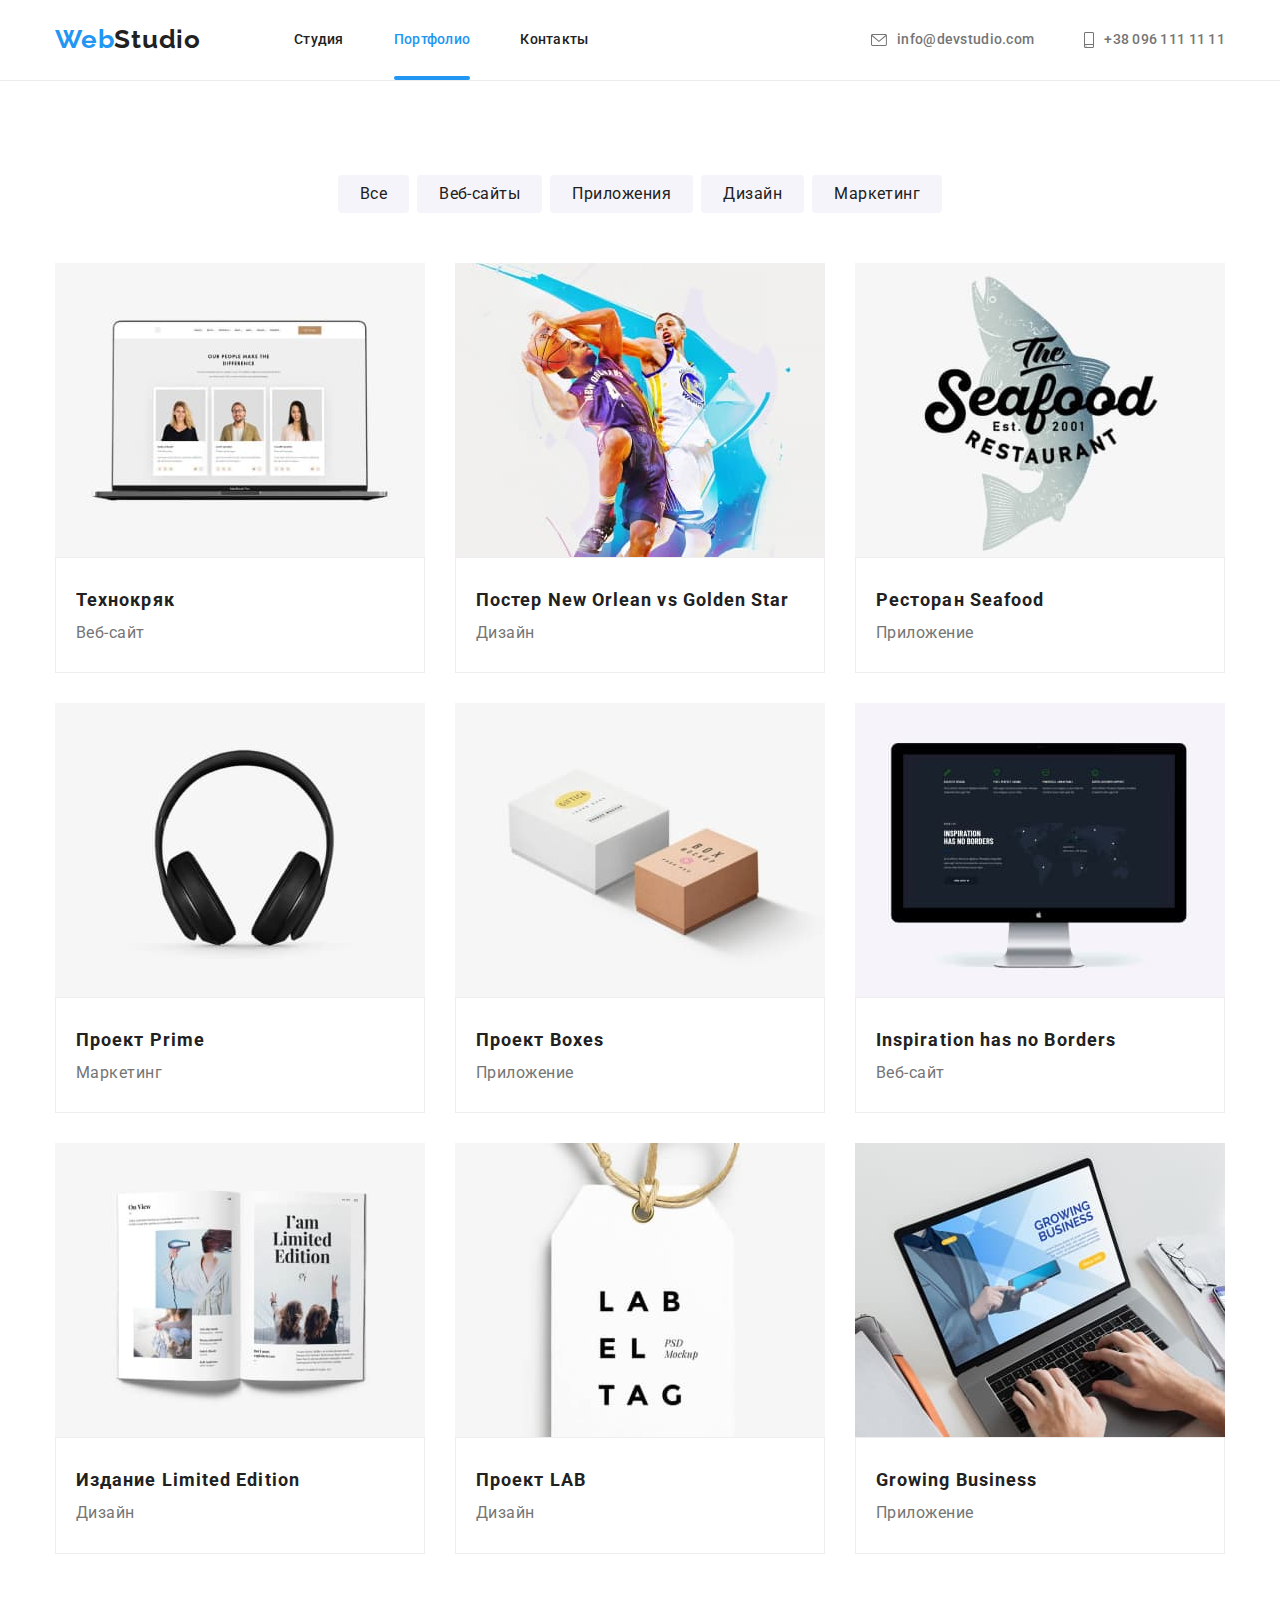
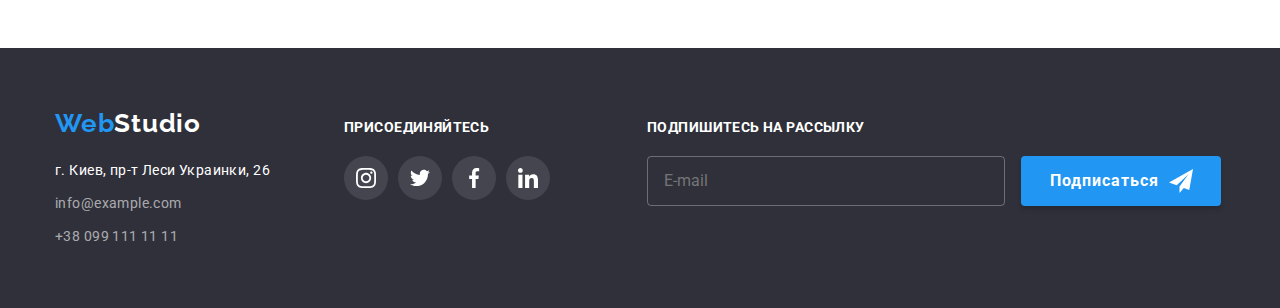
==== portfolio.html @ 9d7ea20a "Added initial files" ====
<!DOCTYPE html>
<html lang="ru">
<head>
    <meta charset="UTF-8">
    <meta name="viewport" content="width=device-width, initial-scale=1.0">
    <title>Portfolio</title>
    <link rel="stylesheet" href="./css/modern-normalize.css">
    <link rel="preconnect" href="https://fonts.gstatic.com">
    <link href="https://fonts.googleapis.com/css2?family=Raleway:wght@700&family=Roboto:wght@400;500;700;900&display=swap"
        rel="stylesheet">
    <link rel="stylesheet" href="./css/style.css">
</head>
<body>
    <header class="main-header">
        <div class="header">
            <nav class="site-nav">
                <a href="./index.html" class="logo"><span class="logo-initial">Web</span>Studio</a>
                <ul class="site-nav list">
                    <li class="item"><a href="./index.html" class="link">Студия</a></li>
                    <li class="item"><a href="#" class="link current">Портфолио</a></li>
                    <li class="item"><a href="#" class="link">Контакты</a></li>
                </ul>
            </nav>
            <ul class="mail-tel">
                <li class="item">
                    <a href="mailto:info@devstudio.com" class="link">
                        <svg class="icon-envelop">
                            <use href="./images/webstudio-icon.svg#icon-envelope">
                            </use>
                        </svg>info@devstudio.com</a>
                </li>
                <li class="item">
                    <a href="tel:+380961111111" class="link">
                        <svg class="icon-smartphone">
                            <use href="./images/webstudio-icon.svg#icon-smartphone">
                            </use>
                        </svg>+38 096 111 11 11</a>
                </li>
            </ul>
        </div>
    </header>

    <main>
        <section class="example">
            <div class="container">
                <h1 class="visually-hidden">Наши работы</h1>
                <ul class="main-filter">
                    <li class="item"><button type="button" class="filter">Все</button></li>
                    <li class="item"><button type="button" class="filter">Веб-сайты</button></li>
                    <li class="item"><button type="button" class="filter">Приложения</button></li>
                    <li class="item"><button type="button" class="filter">Дизайн</button></li>
                    <li class="item"><button type="button" class="filter">Маркетинг</button></li>
                </ul>
                <ul class="example-card">
                    <li class="item">
                        <a href="#" class="card-link">
                            <div class="card-thumb">
                                <img src="./images/technocryak.jpg" 
                                alt="" width="370" height="294">
                                <p class="card-text">Технокряк это современная площадка распространения коронавируса. 
                                    Компании используют эту платформу для цифрового
                                    шпионажа и атак на защищённые сервера конкурентов.
                                </p>
                            </div>
                            <div class="exposition">
                                <h2 class="example-item">Технокряк</h2>
                                 <p class="example-descript">Веб-сайт</p>
                            </div>
                        </a>
                    </li>
                    <li class="item">
                        <a href="#" class="card-link">
                            <div class="card-thumb">
                                <img src="./images/poster.jpg"
                                alt="Постер New Orlean vs Golden Star" width="370" height="294">
                                <p class="card-text">Технокряк это современная площадка распространения коронавируса.
                                    Компании используют эту платформу для цифрового
                                    шпионажа и атак на защищённые сервера конкурентов.
                                </p>
                            </div>
                            <div class="exposition">
                                <h2 class="example-item">Постер New Orlean vs Golden Star</h2>
                                <p class="example-descript">Дизайн</p>
                            </div>
                        </a>
                    </li>
                    <li class="item">
                        <a href="#" class="card-link">
                            <div class="card-thumb">
                                <img src="./images/restaurant.jpg" 
                                alt="Ресторан Seafood" width="370" height="294">
                                <p class="card-text">Технокряк это современная площадка распространения коронавируса.
                                    Компании используют эту платформу для цифрового
                                    шпионажа и атак на защищённые сервера конкурентов.
                                </p>
                            </div>
                            <div class="exposition">
                                <h2 class="example-item">Ресторан Seafood</h2>
                                <p class="example-descript">Приложение</p>
                            </div>
                        </a>
                    </li>
                    <li class="item">
                        <a href="#" class="card-link">
                            <div class="card-thumb">
                                <img src="./images/prime.jpg" 
                                alt="Проект Prime" width="370" height="294">
                                <p class="card-text">Технокряк это современная площадка распространения коронавируса.
                                    Компании используют эту платформу для цифрового
                                    шпионажа и атак на защищённые сервера конкурентов.
                                </p>
                            </div>
                            <div class="exposition">
                                <h2 class="example-item">Проект Prime</h2>
                                <p class="example-descript">Маркетинг</p>
                            </div>
                        </a>
                    </li>
                    <li class="item">
                        <a href="#" class="card-link">
                            <div class="card-thumb">
                                <img src="./images/boxes.jpg" 
                                alt="Проект Boxes" width="370" height="294">
                                <p class="card-text">Технокряк это современная площадка распространения коронавируса.
                                    Компании используют эту платформу для цифрового
                                    шпионажа и атак на защищённые сервера конкурентов.
                                </p>
                            </div>
                            <div class="exposition">
                                <h2 class="example-item">Проект Boxes</h2>
                                <p class="example-descript">Приложение</p>
                            </div>
                        </a>
                    </li>
                    <li class="item">
                        <a href="#" class="card-link">
                            <div class="card-thumb">
                                <img src="./images/inspiration.jpg" 
                                alt="Inspiration has no Borders" width="370" height="294">
                                <p class="card-text">Технокряк это современная площадка распространения коронавируса.
                                    Компании используют эту платформу для цифрового
                                    шпионажа и атак на защищённые сервера конкурентов.
                                </p>
                            </div>
                            <div class="exposition">
                                <h2 class="example-item">Inspiration has no Borders</h2>
                                <p class="example-descript">Веб-сайт</p>
                            </div>
                        </a>
                    </li>
                    <li class="item">
                        <a href="#" class="card-link">
                            <div class="card-thumb">
                                <img src="./images/edition.jpg" 
                                alt="Издание Limited Edition" width="370" height="294">
                                <p class="card-text">Технокряк это современная площадка распространения коронавируса.
                                    Компании используют эту платформу для цифрового
                                    шпионажа и атак на защищённые сервера конкурентов.
                                </p>
                            </div>
                            <div class="exposition">
                                <h2 class="example-item">Издание Limited Edition</h2>
                                <p class="example-descript">Дизайн</p>
                            </div>
                        </a>
                    </li>
                    <li class="item">
                        <a href="#" class="card-link">
                            <div class="card-thumb">
                                <img src="./images/lab.jpg" 
                                alt="Проект LAB" width="370" height="294">
                                <p class="card-text">Технокряк это современная площадка распространения коронавируса.
                                    Компании используют эту платформу для цифрового
                                    шпионажа и атак на защищённые сервера конкурентов.
                                </p>
                            </div>
                            <div class="exposition">
                                <h2 class="example-item">Проект LAB</h2>
                                <p class="example-descript">Дизайн</p>
                            </div>
                        </a>
                    </li>
                    <li class="item">
                        <a href="#" class="card-link">
                            <div class="card-thumb">
                                <img src="./images/growingbusiness.jpg" 
                                alt="Growing Business" width="370" height="294">
                                <p class="card-text">Технокряк это современная площадка распространения коронавируса.
                                    Компании используют эту платформу для цифрового
                                    шпионажа и атак на защищённые сервера конкурентов.
                                </p>
                            </div>
                            <div class="exposition">
                                <h2 class="example-item">Growing Business</h2>
                                <p class="example-descript">Приложение</p>
                            </div>
                        </a>
                    </li>
                </ul>
            </div>
        </section>

    </main>
    <footer class="contac">
        <div class="container">
            <div class="left">
                <a href="#" class="logo-ft"><span class="logo-initial">Web</span><span class="logo-second">Studio</span></a>
                <address class="address">
                    <a href="#" class="address contac-addres">г. Киев, пр-т Леси Украинки, 26</a>
                    <a href="mailto:info@example.com" class="address contac-info">info@example.com</a>
                    <a href="tel:+380991111111" class="address contac-info">+38 099 111 11 11</a>
                </address>
            </div>
            <div class="footer-link">
                <h3 class="footer-invite">Присоединяйтесь</h3>
                <ul class="footer-icon">
                    <li class="item">
                        <a href="" class="footer-item">
                            <svg class="social-icon">
                                <use href="./images/webstudio-icon.svg#icon-instagram"></use>
                            </svg>
                            <span class="visually-hidden">Instagrm</span>
                        </a>
                    </li>
                    <li class="item">
                        <a href="" class="footer-item">
                            <svg class="social-icon">
                                <use href="./images/webstudio-icon.svg#icon-twitter"></use>
                            </svg>
                            <span class="visually-hidden">Twitter</span>
                        </a>
                    </li>
                    <li class="item">
                        <a href="" class="footer-item">
                            <svg class="social-icon">
                                <use href="./images/webstudio-icon.svg#icon-facebook"></use>
                            </svg>
                            <span class="visually-hidden">Facebook</span>
                        </a>
                    </li>
                    <li class="item">
                        <a href="" class="footer-item">
                            <svg class="social-icon">
                                <use href="./images/webstudio-icon.svg#icon-linkiden"></use>
                            </svg>
                            <span class="visually-hidden">Linkideen</span>
                        </a>
                    </li>
                </ul>
            </div>
            <div class="sing">
                <h3 class="footer-invite">Подпишитесь на рассылку</h3>
                <form class="sing-form">
                    <label for="mail" class="sing-label">
                        <input type="email" name="mail" id="mail" placeholder="E-mail" class="sing-mail">
                    </label>
                    <button type="submit" class="sing-bt">Подписаться
                        <svg width="24" height="24" class="icon-send">
                            <use href="./images/webstudio-icon.svg#icon-send"></use>
                        </svg>
                    </button>
                </form>
            </div>
        </div>
    </footer>

</body>
</html>
---- css/style.css ----
:root {
  --primary-text-color: #212121;
  --text-title-color: #757575;
  --link-hover-color: #2196f3;
  --second-text-color: #ffffff;
  --btn-lb-color: #2196f3;
  --icon-color: #afb1b8;
}

/* header */

body {
  background-color: #ffffff;
  font-family: Roboto, sans-serif;
}

/* сбрасывает маркер списка */
ul {
  list-style: none;
}

a {
  text-decoration: none;
}

img {
  display: block;
}

.container {
  width: 1200px;
  padding-left: 15px;
  padding-right: 15px;
  margin-left: auto;
  margin-right: auto;
}

/* header */

.main-header {
  border-bottom-width: 1px;
  border-bottom-color: #ececec;
  border-bottom-style: solid;
}

/* nav */
.logo {
  color: var(--primary-text-color);
  font-family: 'Raleway', sans-serif;
  font-weight: 700;
  font-size: 26px;
  line-height: 1.2;
  letter-spacing: 0.03em;
}

.logo-initial {
  color: var(--link-hover-color);
  font-family: 'Raleway', sans-serif;
  font-weight: 700;
  font-size: 26px;
  line-height: 1.2;
  letter-spacing: 0.03em;
}

/*site nav*/

.header,
.site-nav,
.mail-tel {
  display: flex;
  align-items: center;
}

.header {
  width: 1200px;
  padding-left: 15px;
  padding-right: 15px;
  margin-left: auto;
  margin-right: auto;
}

.site-nav .list {
  margin-left: 93px;
}

.site-nav .item:not(:last-child) {
  margin-right: 50px;
}

.site-nav .link {
  position: relative;
  display: block;
  padding-top: 32px;
  padding-bottom: 32px;

  color: var(--primary-text-color);

  font-weight: 500;
  font-size: 14px;
  line-height: 1.1;
  letter-spacing: 0.02em;

  transition: 250ms cubic-bezier(0.4, 0, 0.2, 1);
}

.site-nav .link:hover,
.site-nav .link:focus {
  color: var(--link-hover-color);
}

.site-nav .link.current {
  color: var(--link-hover-color);
}

.link.current::after {
  content: '';
  position: absolute;
  bottom: 0;
  left: 0;
  width: 100%;
  height: 4px;
  border-radius: 2px;
  background-color: var(--link-hover-color);
  opacity: 0;
}

.site-nav .link.current::after {
  opacity: 1;
}

.mail-tel {
  margin-left: auto;
}

.mail-tel .item + .item {
  margin-left: 50px;
}

.mail-tel .link {
  display: inline-flex;
  align-items: center;
  padding-top: 32px;
  padding-bottom: 32px;

  color: var(--text-title-color);

  font-weight: 500;
  font-size: 14px;
  line-height: 1.1;
  letter-spacing: 0.02em;

  transition: 250ms cubic-bezier(0.4, 0, 0.2, 1);
}

.mail-tel .link:hover,
.mail-tel .link:focus {
  color: var(--link-hover-color);
}

.icon-envelop {
  width: 16px;
  height: 12px;
  margin-right: 10px;
  fill: currentColor;
}

.icon-smartphone {
  width: 10px;
  height: 16px;
  margin-right: 10px;
  fill: currentColor;
}

/* main */
/* hero */
.hero {
  background-color: #c4c4c4;
  text-align: center;
  max-width: 1600px;
  min-height: 600px;
  margin-left: auto;
  margin-right: auto;
  padding-top: 200px;
  background-image: linear-gradient(
      to right,
      rgba(47, 48, 58, 0.4),
      rgba(47, 48, 58, 0.4)
    ),
    url(../images/fonhero.jpg);
  background-repeat: no-repeat;
  background-position: center;
  background-size: cover;
}

.hero-title {
  padding-bottom: 30px;

  color: var(--second-text-color);

  font-weight: 900;
  font-size: 44px;
  line-height: 1.4;
  letter-spacing: 0.06em;
  text-align: center;
  text-transform: uppercase;
}

.btn {
  min-width: 200px;
  min-height: 50px;
  padding: 10px 32px;
  border-radius: 4px;
  border: none;
  cursor: pointer;

  color: var(--second-text-color);

  font-weight: 700;
  font-size: 16px;
  line-height: 1.9;
  letter-spacing: 0.06em;
  background-color: var(--btn-lb-color);

  transition: 250ms cubic-bezier(0.4, 0, 0.2, 1);
}

.btn:hover,
.btn:focus {
  box-shadow: 0px 4px 4px rgba(0, 0, 0, 0.15);
}

/* specialites */
/* для скрытого заголовка*/
.visually-hidden {
  position: absolute;
  width: 1px;
  height: 1px;
  margin: -1px;
  border: 0;
  padding: 0;

  white-space: nowrap;
  clip-path: inset(100%);
  clip: rect(0 0 0 0);
  overflow: hidden;
}

.specialites-main {
  padding-top: 94px;
  padding-bottom: 94px;
}

.specialites-hd {
  display: flex;
}

.specialites:not(:last-child) {
  margin-right: 30px;
}

.specialites {
  min-width: 270px;
}

.specialites-box {
  display: flex;
  align-items: center;
  justify-content: center;
  width: 270px;
  height: 120px;
  background-color: #f5f4fa;
}

.specialites-icon {
  width: 70px;
  height: 70px;
}

.specialites-title {
  margin-top: 30px;
  margin-bottom: 10px;
  color: var(--primary-text-color);
  font-weight: 700;
  font-size: 14px;
  line-height: 1.1;
  letter-spacing: 0.03em;
  text-transform: uppercase;
}

.specialites-title-text {
  color: var(--text-title-color);
  font-weight: 400;
  font-size: 14px;
  line-height: 1.7;
  letter-spacing: 0.03em;
}

/* our work */

.work-title {
  padding-bottom: 50px;
  color: var(--primary-text-color);
  font-weight: 700;
  font-size: 36px;
  line-height: 1.17;
  text-align: center;
  letter-spacing: 0.03em;
}

.work {
  padding-bottom: 94px;
}

.work-title-pr {
  display: flex;
}

.work-title-pr .item:not(:last-child) {
  margin-right: 30px;
}

.thumb-work {
  position: relative;
}

.work-discrition {
  position: absolute;
  bottom: 0;
  padding-top: 27px;
  padding-bottom: 27px;
  width: 100%;

  font-weight: 700;
  font-size: 14px;
  line-height: 1.14;
  text-align: center;
  letter-spacing: 0.03em;
  text-transform: uppercase;
  color: var(--second-text-color);

  background-color: rgba(47, 48, 58, 0.8);
}

/* our team */
.team-hd {
  background-color: #f5f4fa;
  padding-top: 94px;
  padding-bottom: 94px;
}

.team-title {
  color: var(--primary-text-color);
  font-weight: 700;
  font-size: 36px;
  line-height: 1.7;
  text-align: center;
  letter-spacing: 0.03em;
}

.team-titli-cm {
  display: flex;
}

.team-titli-cm .item:not(:last-child) {
  margin-right: 30px;
}

.team-titli-cm .item {
  background-color: var(--second-text-color);
  box-shadow: 0px 1px 3px rgba(0, 0, 0, 0.12), 0px 1px 1px rgba(0, 0, 0, 0.14),
    0px 2px 1px rgba(0, 0, 0, 0.2);
  border-radius: 0px 0px 4px 4px;
}

.team-name {
  margin-top: 30px;
  margin-bottom: 10px;
  text-align: center;

  color: var(--primary-text-color);

  font-weight: 500;
  font-size: 16px;
  line-height: 1.2;
  letter-spacing: 0.03em;
}

.team-position {
  margin-bottom: 16px;
  text-align: center;

  color: var(--text-title-color);

  font-weight: 400;
  font-size: 16px;
  line-height: 1.2;
  letter-spacing: 0.03em;
}

.social {
  display: flex;
  justify-content: space-between;
  margin-left: 32px;
  margin-right: 32px;
  margin-bottom: 30px;
}

.social-link {
  display: flex;
  justify-content: center;
  align-items: center;
  height: 44px;
  width: 44px;
  fill: var(--icon-color);
  border-radius: 50%;

  transition: 250ms cubic-bezier(0.4, 0, 0.2, 1);
}

.social-icon {
  width: 20px;
  height: 20px;
  text-align: center;
}

.social-link:hover,
.social-link:focus {
  color: var(--link-hover-color);
  background-color: var(--link-hover-color);
  fill: var(--second-text-color);
}

/* regular customers */

.company-hd {
  padding-top: 94px;
  padding-bottom: 50px;
  text-align: center;

  font-weight: 700;
  font-size: 36px;
  line-height: 1.17;
  letter-spacing: 0.03em;
}

.company {
  display: flex;
  padding-bottom: 94px;
  justify-content: space-between;
}

.customers-link {
  display: flex;
  justify-content: center;
  align-items: center;
  width: 170px;
  height: 90px;
  border: 1px solid var(--icon-color);
  border-radius: 4px;
  fill: var(--icon-color);

  transition: 250ms cubic-bezier(0.4, 0, 0.2, 1);
}

.customers-link:hover,
.customers-link:focus {
  color: var(--link-hover-color);
  border-color: currentColor;
  fill: currentColor;
}

/* footer */

.contac {
  display: flex;
  flex-direction: row;
  background-color: #2f303a;
  padding-top: 60px;
  padding-bottom: 60px;
}

.left {
  display: inline-flex;
  flex-direction: column;
}

.footer-link {
  display: inline-flex;
  flex-direction: column;
  margin-left: 70px;
}

.footer-item {
  display: flex;
  justify-content: center;
  align-items: center;
  height: 44px;
  width: 44px;
  background-color: rgba(255, 255, 255, 0.1);
  border-radius: 50%;
  fill: var(--second-text-color);

  transition: 250ms cubic-bezier(0.4, 0, 0.2, 1);
}

.footer-item:hover,
.footer-item:focus {
  background-color: var(--link-hover-color);
}

.footer-icon .item:not(:last-child) {
  margin-right: 10px;
}

.footer-invite {
  padding-bottom: 20px;
  font-family: 'Roboto', sans-serif;
  font-weight: 700;
  font-size: 14px;
  line-height: 1.14;
  letter-spacing: 0.03em;
  text-transform: uppercase;
  color: var(--second-text-color);
}

.footer-icon {
  display: flex;
  justify-content: space-between;
}

.logo-ft,
.contac-info,
.contac-addres {
  display: block;
}

.logo-second {
  color: var(--second-text-color);
  font-family: 'Raleway', sans-serif;
  font-weight: 700;
  font-size: 26px;
  line-height: 1.2;
  letter-spacing: 0.03em;
}

.address {
  display: flex;
  flex-direction: column;
}

.address .contac-addres,
.address .contac-info {
  color: rgba(255, 255, 255, 0.6);
  font-weight: 400;
  font-style: initial;
  font-size: 14px;
  line-height: 1.7;
  letter-spacing: 0.03em;

  transition: 250ms cubic-bezier(0.4, 0, 0.2, 1);
}

.address:first-child {
  margin-top: 20px;
}

.address .contac-addres {
  color: var(--second-text-color);
}

address .contac-info {
  margin-top: 9px;
}

.contac-addres:hover,
.contac-addres:focus {
  color: var(--link-hover-color);
}

.contac-info:hover,
.contac-info:focus {
  color: var(--link-hover-color);
}

.sing {
  display: inline-flex;
  flex-direction: column;
  margin-left: 93px;
}

.sing-mail {
  padding: 15px 16px;
  width: 358px;
  height: 50px;
  border: 1px solid rgba(255, 255, 255, 0.3);
  background-color: inherit;
  border-radius: 4px;
}

.sing-mail:focus {
  color: var(--second-text-color);
}

.sing-bt {
  display: inline-flex;
  align-items: center;
  margin-left: 12px;
  padding-left: 29px;
  width: 200px;
  height: 50px;

  border-radius: 4px;
  border: none;
  cursor: pointer;

  font-weight: 700;
  line-height: 1.875;
  letter-spacing: 0.06em;
  color: var(--second-text-color);

  background-color: var(--btn-lb-color);
  box-shadow: 0px 4px 4px rgba(0, 0, 0, 0.15);
  transition: 250ms cubic-bezier(0.4, 0, 0.2, 1);
}

.icon-send {
  margin-left: 10px;
}

/* portfolio */
.example {
  padding-top: 94px;
  padding-bottom: 94px;
}

.main-filter {
  display: flex;
  justify-content: center;
  margin-bottom: 50px;
}

.main-filter .item:not(:last-child) {
  margin-right: 8px;
}

.filter {
  padding: 6px 22px;
  border: none;
  border-radius: 4px;
  cursor: pointer;

  color: var(--primary-text-color);

  font-weight: 400;
  font-size: 16px;
  line-height: 1.6;
  letter-spacing: 0.03em;
  background-color: #f5f4fa;

  transition: 250ms cubic-bezier(0.4, 0, 0.2, 1);
}

.filter:hover,
.filter:focus {
  color: var(--second-text-color);
  background-color: var(--link-hover-color);
  box-shadow: 0px 3px 1px rgba(0, 0, 0, 0.1), 0px 1px 2px rgba(0, 0, 0, 0.08),
    0px 2px 2px rgba(0, 0, 0, 0.12);
}

.example-card {
  display: flex;
  flex-wrap: wrap;
}

.example-card .item {
  margin-right: 30px;
  margin-bottom: 30px;
  width: calc((100% - 60px) / 3);
  background: #ffffff;
}

.example-card .item:hover,
.example-card .item:focus {
  box-shadow: 0px 1px 1px rgba(0, 0, 0, 0.12), 0px 4px 4px rgba(0, 0, 0, 0.06),
    1px 4px 6px rgba(0, 0, 0, 0.16);
}

.exposition {
  background: var(--second-text-color);
  border: 1px solid #eeeeee;
  box-sizing: border-box;
  padding: 24px 20px;
}

.example-card .item:nth-child(3n) {
  margin-right: 0px;
}

.example-card .item:nth-last-child(-n + 3) {
  margin-bottom: 0px;
}

.example-item {
  color: var(--primary-text-color);
  font-weight: 700;
  font-size: 18px;
  line-height: 2;
  letter-spacing: 0.06em;
}

.example-descript {
  color: var(--text-title-color);
  font-weight: 400;
  font-size: 16px;
  line-height: 1.9;
  letter-spacing: 0.03em;
}

.card-thumb {
  position: relative;
  overflow: hidden;
}

.card-text {
  position: absolute;
  top: 0;
  left: 0;
  width: 100%;
  height: 100%;
  transform: translateY(100%);
  transition: transform 250ms cubic-bezier(0.4, 0, 0.2, 1);

  padding: 63px 24px;

  font-weight: 400;
  font-size: 18px;
  line-height: 1.56;
  letter-spacing: 0.03em;
  color: var(--second-text-color);

  background-color: rgba(33, 150, 243, 0.9);
}

.card-thumb:hover .card-text {
  transform: translateY(0);
}

/* modal window */

.backdrop {
  position: fixed;
  top: 0;
  left: 0;
  width: 100%;
  height: 100%;
  visibility: visible;
  opacity: 1;
  background-color: rgba(0, 0, 0, 0.2);
  transition: 500ms opacity linear;
}

.backdrop.is-hidden {
  opacity: 0;
  pointer-events: none;
}

.modal {
  position: absolute;
  padding: 40px;
  top: 50%;
  left: 50%;
  transform: translate(-50%, -50%);

  min-height: 581px;
  min-width: 528px;

  background-color: var(--second-text-color);
  box-shadow: 0px 1px 3px rgba(0, 0, 0, 0.12), 0px 1px 1px rgba(0, 0, 0, 0.14),
    0px 2px 1px rgba(0, 0, 0, 0.2);
  border-radius: 4px;
}

.close-icon {
  position: absolute;
  top: 8px;
  right: 8px;
  cursor: pointer;

  width: 30px;
  height: 30px;
  text-align: center;

  background-color: var(--second-text-color);
  border: 1px solid rgba(0, 0, 0, 0.1);
  border-radius: 50%;
  box-sizing: border-box;

  transition: 250ms cubic-bezier(0.4, 0, 0.2, 1);
}

.close-icon:hover,
.close-icon:focus {
  fill: var(--link-hover-color);
}

.form {
  margin-left: auto;
  margin-right: auto;
}

.form .title {
  font-family: inherit;
  font-weight: 700;
  font-size: 20px;
  line-height: 1.15;
  text-align: center;
  letter-spacing: 0.03em;
  color: var(--primary-text-color);
}

.form-field {
  display: flex;
  flex-direction: column;
  margin-top: 10px;
}

.form-field .label {
  display: flex;
  flex-direction: column;
  margin-bottom: 4px;

  font-family: inherit;
  font-size: 12px;
  letter-spacing: 0.01em;
  color: var(--text-title-color);
}

.form .input-wrapper {
  position: relative;
}

.form .input {
  width: 100%;
  height: 40px;
  padding: 11px;
  padding-left: 42px;

  border: 1px solid rgba(33, 33, 33, 0.2);
  border-radius: 4px;
  outline: none;
  font-family: inherit;
  font-size: 14px;

  transition: 250ms cubic-bezier(0.4, 0, 0.2, 1);
}

.form .input:focus {
  border-color: var(--link-hover-color);
}

.form .input:focus + .icon {
  fill: var(--link-hover-color);
}

.form .icon {
  position: absolute;
  top: 50%;
  left: 12px;

  transform: translateY(-50%);
  transition: 250ms cubic-bezier(0.4, 0, 0.2, 1);
}

.form-field .textarea {
  resize: none;
  width: 100%;
  height: 120px;
  padding: 12px 16px;

  font-family: inherit;
  font-size: 14px;
  line-height: 16px;
  letter-spacing: 0.01em;
  border: 1px solid rgba(33, 33, 33, 0.2);
  border-radius: 4px;
  outline: none;
  color: rgba(117, 117, 117, 0.5);

  transition: 250ms cubic-bezier(0.4, 0, 0.2, 1);
}

.form .textarea:focus {
  color: var(--primary-text-color);
  border-color: var(--link-hover-color);
}

.check-field {
  margin-top: 20px;
  margin-left: 16px;
  font-family: inherit;
  font-size: 14px;
  letter-spacing: 0.03em;
  color: var(--text-title-color);
}

.check-icon {
  position: absolute;
  top: 50%;
  transform: translateY(-50%);

  border: 2px solid var(--primary-text-color);
  border-radius: 2px;
  cursor: pointer;

  transition: transform 250ms cubic-bezier(0.4, 0, 0.2, 1);
}

.checkbox {
  position: relative;
  cursor: pointer;
}

.check-icon use {
  opacity: 0;
}

.checkbox .text {
  margin-left: 24px;
}

.check-status:checked + .check-icon {
  border: none;
}

.check-status:checked + .check-icon use {
  opacity: 1;
}

.send-bt {
  display: block;
  margin-left: auto;
  margin-right: auto;
  margin-top: 30px;
  width: 200px;
  height: 50px;

  border-radius: 4px;
  border: none;
  cursor: pointer;

  font-weight: 700;
  line-height: 1.875;
  letter-spacing: 0.06em;
  color: var(--second-text-color);

  background-color: var(--btn-lb-color);
  box-shadow: 0px 4px 4px rgba(0, 0, 0, 0.15);
  transition: 250ms cubic-bezier(0.4, 0, 0.2, 1);
}
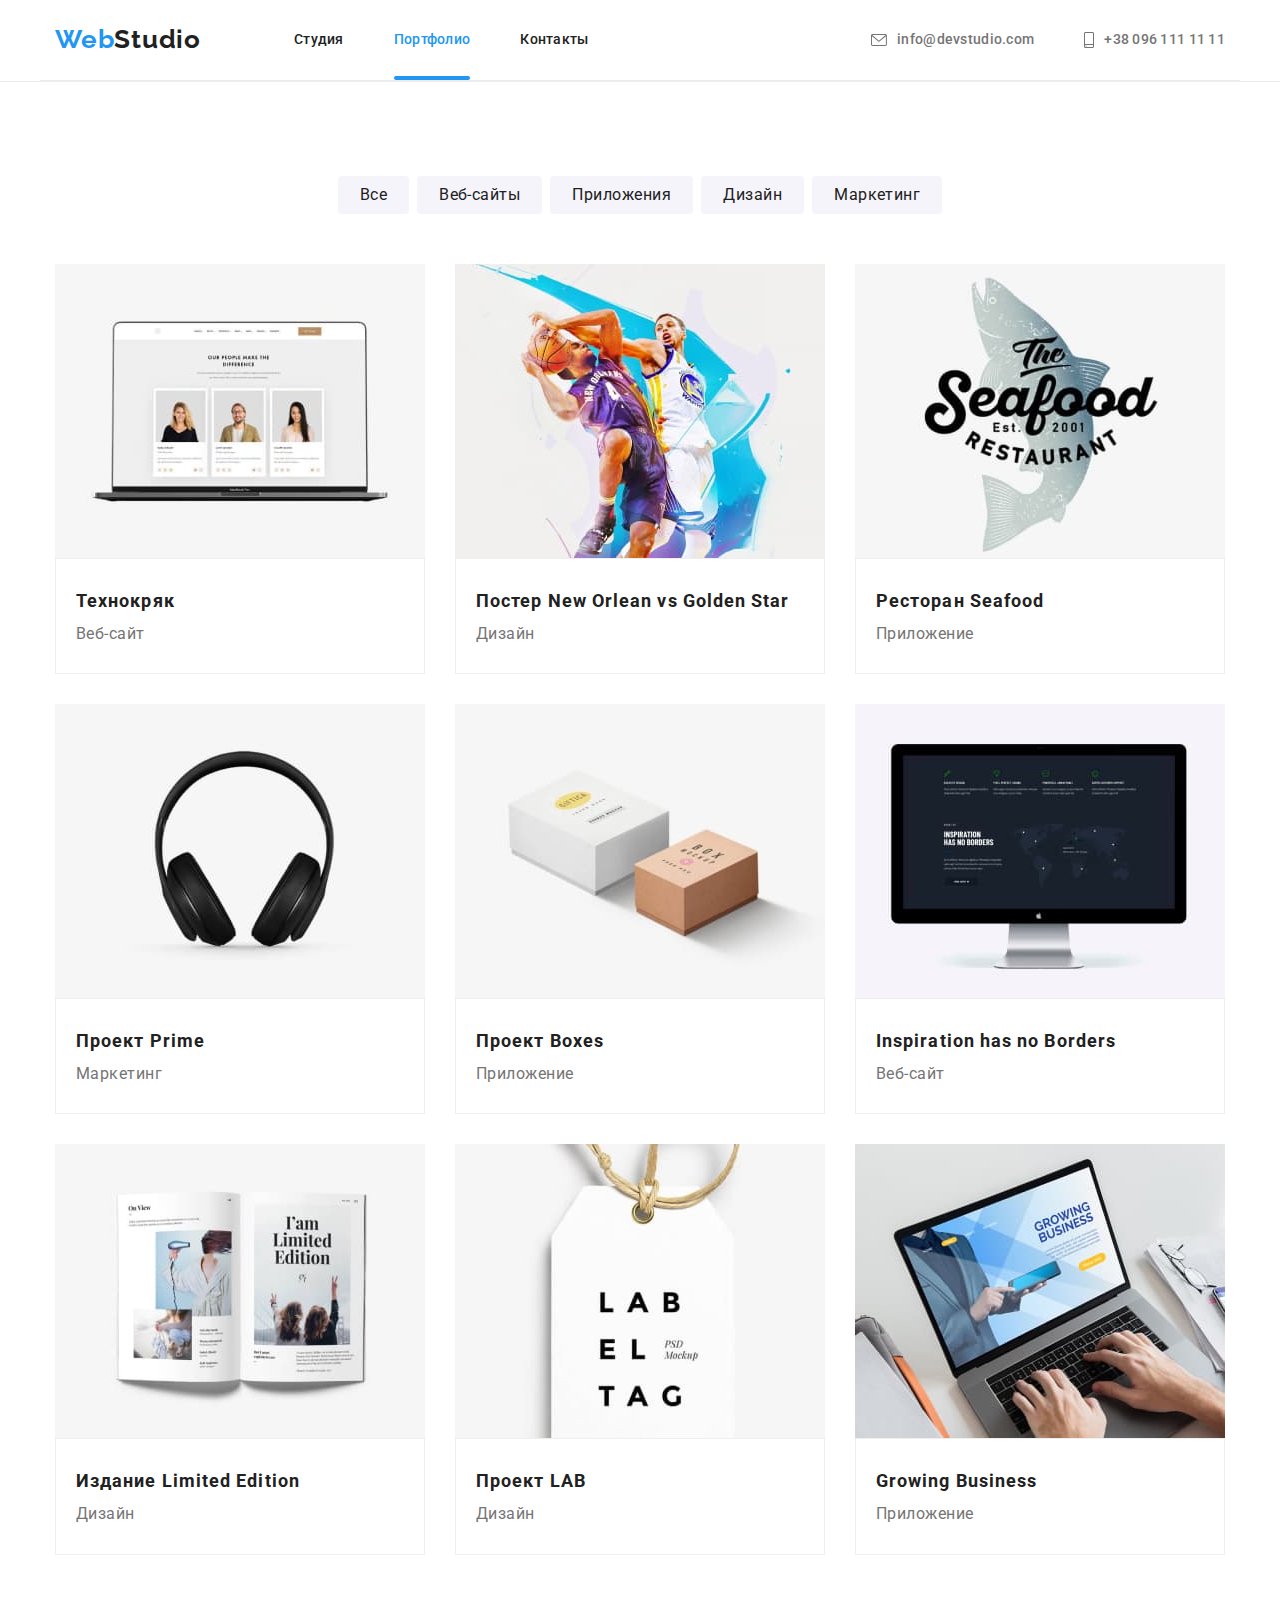
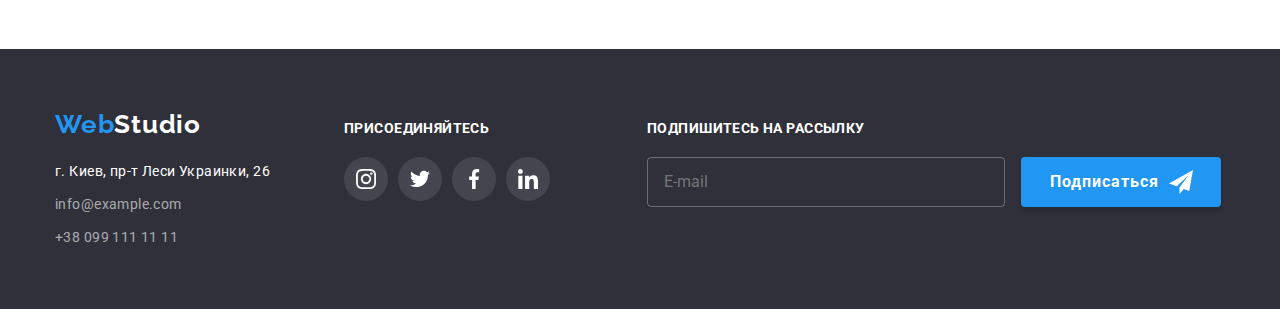
==== commit 797900a3: "Added BEM class" ====
--- a/portfolio.html
+++ b/portfolio.html
@@ -11,27 +11,27 @@
     <link rel="stylesheet" href="./css/style.css">
 </head>
 <body>
-    <header class="main-header">
-        <div class="header">
+    <header class="header">
+        <div class="container header">
             <nav class="site-nav">
-                <a href="./index.html" class="logo"><span class="logo-initial">Web</span>Studio</a>
-                <ul class="site-nav list">
-                    <li class="item"><a href="./index.html" class="link">Студия</a></li>
-                    <li class="item"><a href="#" class="link current">Портфолио</a></li>
-                    <li class="item"><a href="#" class="link">Контакты</a></li>
+                <a href="./index.html" class="site-nav__logo"><span class="site-nav__logo-initial">Web</span>Studio</a>
+                <ul class="site-nav site-nav--list">
+                    <li class="site-nav__item"><a href="./index.html" class="site-nav__link">Студия</a></li>
+                    <li class="site-nav__item"><a href="#" class="site-nav__link site-nav__link--current">Портфолио</a></li>
+                    <li class="site-nav__item"><a href="#" class="site-nav__link">Контакты</a></li>
                 </ul>
             </nav>
-            <ul class="mail-tel">
-                <li class="item">
-                    <a href="mailto:info@devstudio.com" class="link">
-                        <svg class="icon-envelop">
+            <ul class="contacts">
+                <li class="contacts__item">
+                    <a href="mailto:info@devstudio.com" class="contacts__link">
+                        <svg class="contacts__icon-envelop">
                             <use href="./images/webstudio-icon.svg#icon-envelope">
                             </use>
                         </svg>info@devstudio.com</a>
                 </li>
-                <li class="item">
-                    <a href="tel:+380961111111" class="link">
-                        <svg class="icon-smartphone">
+                <li class="contacts__item">
+                    <a href="tel:+380961111111" class="contacts__link">
+                        <svg class="contacts__icon-smartphone">
                             <use href="./images/webstudio-icon.svg#icon-smartphone">
                             </use>
                         </svg>+38 096 111 11 11</a>
@@ -44,155 +44,165 @@
         <section class="example">
             <div class="container">
                 <h1 class="visually-hidden">Наши работы</h1>
-                <ul class="main-filter">
-                    <li class="item"><button type="button" class="filter">Все</button></li>
-                    <li class="item"><button type="button" class="filter">Веб-сайты</button></li>
-                    <li class="item"><button type="button" class="filter">Приложения</button></li>
-                    <li class="item"><button type="button" class="filter">Дизайн</button></li>
-                    <li class="item"><button type="button" class="filter">Маркетинг</button></li>
-                </ul>
-                <ul class="example-card">
-                    <li class="item">
-                        <a href="#" class="card-link">
-                            <div class="card-thumb">
+                <ul class="filter-list">
+                    <li class="filter-list__item">
+                        <button type="button" class="filter-list__btn">Все</button>
+                    </li>
+                    <li class="filter-list__item">
+                        <button type="button" class="filter-list__btn">Веб-сайты</button>
+                    </li>
+                    <li class="filter-list__item">
+                        <button type="button" class="filter-list__btn">Приложения</button>
+                    </li>
+                    <li class="filter-list__item">
+                        <button type="button" class="filter-list__btn">Дизайн</button>
+                    </li>
+                    <li class="filter-list__item">
+                        <button type="button" class="filter-list__btn">Маркетинг</button>
+                    </li>
+                </ul>
+                <ul class="card-list">
+                    <li class="card-list__item">
+                        <a href="#" class="card-list__link">
+                            <div class="card-list__thumb">
                                 <img src="./images/technocryak.jpg" 
                                 alt="" width="370" height="294">
-                                <p class="card-text">Технокряк это современная площадка распространения коронавируса. 
-                                    Компании используют эту платформу для цифрового
-                                    шпионажа и атак на защищённые сервера конкурентов.
-                                </p>
-                            </div>
-                            <div class="exposition">
-                                <h2 class="example-item">Технокряк</h2>
-                                 <p class="example-descript">Веб-сайт</p>
-                            </div>
-                        </a>
-                    </li>
-                    <li class="item">
-                        <a href="#" class="card-link">
-                            <div class="card-thumb">
+                                <p class="card-list__text">Технокряк это современная площадка распространения коронавируса. 
+                                    Компании используют эту платформу для цифрового
+                                    шпионажа и атак на защищённые сервера конкурентов.
+                                </p>
+                            </div>
+                            <div class="description">
+                                <h2 class="description__item">Технокряк</h2>
+                                 <p class="description__text">Веб-сайт</p>
+                            </div>
+                        </a>
+                    </li>
+                    <li class="card-list__item">
+                        <a href="#" class="card-list__link">
+                            <div class="card-list__thumb">
                                 <img src="./images/poster.jpg"
                                 alt="Постер New Orlean vs Golden Star" width="370" height="294">
-                                <p class="card-text">Технокряк это современная площадка распространения коронавируса.
-                                    Компании используют эту платформу для цифрового
-                                    шпионажа и атак на защищённые сервера конкурентов.
-                                </p>
-                            </div>
-                            <div class="exposition">
-                                <h2 class="example-item">Постер New Orlean vs Golden Star</h2>
-                                <p class="example-descript">Дизайн</p>
-                            </div>
-                        </a>
-                    </li>
-                    <li class="item">
-                        <a href="#" class="card-link">
-                            <div class="card-thumb">
+                                <p class="card-list__text">Технокряк это современная площадка распространения коронавируса.
+                                    Компании используют эту платформу для цифрового
+                                    шпионажа и атак на защищённые сервера конкурентов.
+                                </p>
+                            </div>
+                            <div class="description">
+                                <h2 class="description__item">Постер New Orlean vs Golden Star</h2>
+                                <p class="description__text">Дизайн</p>
+                            </div>
+                        </a>
+                    </li>
+                    <li class="card-list__item">
+                        <a href="#" class="card-list__link">
+                            <div class="card-list__thumb">
                                 <img src="./images/restaurant.jpg" 
                                 alt="Ресторан Seafood" width="370" height="294">
-                                <p class="card-text">Технокряк это современная площадка распространения коронавируса.
-                                    Компании используют эту платформу для цифрового
-                                    шпионажа и атак на защищённые сервера конкурентов.
-                                </p>
-                            </div>
-                            <div class="exposition">
-                                <h2 class="example-item">Ресторан Seafood</h2>
-                                <p class="example-descript">Приложение</p>
-                            </div>
-                        </a>
-                    </li>
-                    <li class="item">
-                        <a href="#" class="card-link">
-                            <div class="card-thumb">
+                                <p class="card-list__text">Технокряк это современная площадка распространения коронавируса.
+                                    Компании используют эту платформу для цифрового
+                                    шпионажа и атак на защищённые сервера конкурентов.
+                                </p>
+                            </div>
+                            <div class="description">
+                                <h2 class="description__item">Ресторан Seafood</h2>
+                                <p class="description__text">Приложение</p>
+                            </div>
+                        </a>
+                    </li>
+                    <li class="card-list__item">
+                        <a href="#" class="card-list__link">
+                            <div class="card-list__thumb">
                                 <img src="./images/prime.jpg" 
                                 alt="Проект Prime" width="370" height="294">
-                                <p class="card-text">Технокряк это современная площадка распространения коронавируса.
-                                    Компании используют эту платформу для цифрового
-                                    шпионажа и атак на защищённые сервера конкурентов.
-                                </p>
-                            </div>
-                            <div class="exposition">
-                                <h2 class="example-item">Проект Prime</h2>
-                                <p class="example-descript">Маркетинг</p>
-                            </div>
-                        </a>
-                    </li>
-                    <li class="item">
-                        <a href="#" class="card-link">
-                            <div class="card-thumb">
+                                <p class="card-list__text">Технокряк это современная площадка распространения коронавируса.
+                                    Компании используют эту платформу для цифрового
+                                    шпионажа и атак на защищённые сервера конкурентов.
+                                </p>
+                            </div>
+                            <div class="description">
+                                <h2 class="description__item">Проект Prime</h2>
+                                <p class="description__text">Маркетинг</p>
+                            </div>
+                        </a>
+                    </li>
+                    <li class="card-list__item">
+                        <a href="#" class="card-list__link">
+                            <div class="card-list__thumb">
                                 <img src="./images/boxes.jpg" 
                                 alt="Проект Boxes" width="370" height="294">
-                                <p class="card-text">Технокряк это современная площадка распространения коронавируса.
-                                    Компании используют эту платформу для цифрового
-                                    шпионажа и атак на защищённые сервера конкурентов.
-                                </p>
-                            </div>
-                            <div class="exposition">
-                                <h2 class="example-item">Проект Boxes</h2>
-                                <p class="example-descript">Приложение</p>
-                            </div>
-                        </a>
-                    </li>
-                    <li class="item">
-                        <a href="#" class="card-link">
-                            <div class="card-thumb">
+                                <p class="card-list__text">Технокряк это современная площадка распространения коронавируса.
+                                    Компании используют эту платформу для цифрового
+                                    шпионажа и атак на защищённые сервера конкурентов.
+                                </p>
+                            </div>
+                            <div class="description">
+                                <h2 class="description__item">Проект Boxes</h2>
+                                <p class="description__text">Приложение</p>
+                            </div>
+                        </a>
+                    </li>
+                    <li class="card-list__item">
+                        <a href="#" class="card-list__link">
+                            <div class="card-list__thumb">
                                 <img src="./images/inspiration.jpg" 
                                 alt="Inspiration has no Borders" width="370" height="294">
-                                <p class="card-text">Технокряк это современная площадка распространения коронавируса.
-                                    Компании используют эту платформу для цифрового
-                                    шпионажа и атак на защищённые сервера конкурентов.
-                                </p>
-                            </div>
-                            <div class="exposition">
-                                <h2 class="example-item">Inspiration has no Borders</h2>
-                                <p class="example-descript">Веб-сайт</p>
-                            </div>
-                        </a>
-                    </li>
-                    <li class="item">
-                        <a href="#" class="card-link">
-                            <div class="card-thumb">
+                                <p class="card-list__text">Технокряк это современная площадка распространения коронавируса.
+                                    Компании используют эту платформу для цифрового
+                                    шпионажа и атак на защищённые сервера конкурентов.
+                                </p>
+                            </div>
+                            <div class="description">
+                                <h2 class="description__item">Inspiration has no Borders</h2>
+                                <p class="description__text">Веб-сайт</p>
+                            </div>
+                        </a>
+                    </li>
+                    <li class="card-list__item">
+                        <a href="#" class="card-list__link">
+                            <div class="card-list__thumb">
                                 <img src="./images/edition.jpg" 
                                 alt="Издание Limited Edition" width="370" height="294">
-                                <p class="card-text">Технокряк это современная площадка распространения коронавируса.
-                                    Компании используют эту платформу для цифрового
-                                    шпионажа и атак на защищённые сервера конкурентов.
-                                </p>
-                            </div>
-                            <div class="exposition">
-                                <h2 class="example-item">Издание Limited Edition</h2>
-                                <p class="example-descript">Дизайн</p>
-                            </div>
-                        </a>
-                    </li>
-                    <li class="item">
-                        <a href="#" class="card-link">
-                            <div class="card-thumb">
+                                <p class="card-list__text">Технокряк это современная площадка распространения коронавируса.
+                                    Компании используют эту платформу для цифрового
+                                    шпионажа и атак на защищённые сервера конкурентов.
+                                </p>
+                            </div>
+                            <div class="description">
+                                <h2 class="description__item">Издание Limited Edition</h2>
+                                <p class="description__text">Дизайн</p>
+                            </div>
+                        </a>
+                    </li>
+                    <li class="card-list__item">
+                        <a href="#" class="card-list__link">
+                            <div class="card-list__thumb">
                                 <img src="./images/lab.jpg" 
                                 alt="Проект LAB" width="370" height="294">
-                                <p class="card-text">Технокряк это современная площадка распространения коронавируса.
-                                    Компании используют эту платформу для цифрового
-                                    шпионажа и атак на защищённые сервера конкурентов.
-                                </p>
-                            </div>
-                            <div class="exposition">
-                                <h2 class="example-item">Проект LAB</h2>
-                                <p class="example-descript">Дизайн</p>
-                            </div>
-                        </a>
-                    </li>
-                    <li class="item">
-                        <a href="#" class="card-link">
-                            <div class="card-thumb">
+                                <p class="card-list__text">Технокряк это современная площадка распространения коронавируса.
+                                    Компании используют эту платформу для цифрового
+                                    шпионажа и атак на защищённые сервера конкурентов.
+                                </p>
+                            </div>
+                            <div class="description">
+                                <h2 class="description__item">Проект LAB</h2>
+                                <p class="description__text">Дизайн</p>
+                            </div>
+                        </a>
+                    </li>
+                    <li class="card-list__item">
+                        <a href="#" class="card-list__link">
+                            <div class="card-list__thumb">
                                 <img src="./images/growingbusiness.jpg" 
                                 alt="Growing Business" width="370" height="294">
-                                <p class="card-text">Технокряк это современная площадка распространения коронавируса.
-                                    Компании используют эту платформу для цифрового
-                                    шпионажа и атак на защищённые сервера конкурентов.
-                                </p>
-                            </div>
-                            <div class="exposition">
-                                <h2 class="example-item">Growing Business</h2>
-                                <p class="example-descript">Приложение</p>
+                                <p class="card-list__text">Технокряк это современная площадка распространения коронавируса.
+                                    Компании используют эту платформу для цифрового
+                                    шпионажа и атак на защищённые сервера конкурентов.
+                                </p>
+                            </div>
+                            <div class="description">
+                                <h2 class="description__item">Growing Business</h2>
+                                <p class="description__text">Приложение</p>
                             </div>
                         </a>
                     </li>
@@ -201,46 +211,47 @@
         </section>
 
     </main>
-    <footer class="contac">
+    <footer class="footer">
         <div class="container">
-            <div class="left">
-                <a href="#" class="logo-ft"><span class="logo-initial">Web</span><span class="logo-second">Studio</span></a>
+            <div class="footer-address">
+                <a href="#" class="footer-address__logo"><span class="footer-address__logo-initial">Web</span><span
+                        class="footer-address__logo-second">Studio</span></a>
                 <address class="address">
-                    <a href="#" class="address contac-addres">г. Киев, пр-т Леси Украинки, 26</a>
-                    <a href="mailto:info@example.com" class="address contac-info">info@example.com</a>
-                    <a href="tel:+380991111111" class="address contac-info">+38 099 111 11 11</a>
+                    <a href="#" class="address__contac">г. Киев, пр-т Леси Украинки, 26</a>
+                    <a href="mailto:info@example.com" class="address__connection">info@example.com</a>
+                    <a href="tel:+380991111111" class="address__connection">+38 099 111 11 11</a>
                 </address>
             </div>
             <div class="footer-link">
-                <h3 class="footer-invite">Присоединяйтесь</h3>
-                <ul class="footer-icon">
-                    <li class="item">
-                        <a href="" class="footer-item">
-                            <svg class="social-icon">
+                <h3 class="footer-link__title">Присоединяйтесь</h3>
+                <ul class="footer-link__list">
+                    <li class="footer-link__item">
+                        <a href="" class="footer-link__ref">
+                            <svg class="footer-link__icon">
                                 <use href="./images/webstudio-icon.svg#icon-instagram"></use>
                             </svg>
                             <span class="visually-hidden">Instagrm</span>
                         </a>
                     </li>
-                    <li class="item">
-                        <a href="" class="footer-item">
-                            <svg class="social-icon">
+                    <li class="footer-link__item">
+                        <a href="" class="footer-link__ref">
+                            <svg class="footer-link__icon">
                                 <use href="./images/webstudio-icon.svg#icon-twitter"></use>
                             </svg>
                             <span class="visually-hidden">Twitter</span>
                         </a>
                     </li>
-                    <li class="item">
-                        <a href="" class="footer-item">
-                            <svg class="social-icon">
+                    <li class="footer-link__item">
+                        <a href="" class="footer-link__ref">
+                            <svg class="footer-link__icon">
                                 <use href="./images/webstudio-icon.svg#icon-facebook"></use>
                             </svg>
                             <span class="visually-hidden">Facebook</span>
                         </a>
                     </li>
-                    <li class="item">
-                        <a href="" class="footer-item">
-                            <svg class="social-icon">
+                    <li class="footer-link__item">
+                        <a href="" class="footer-link__ref">
+                            <svg class="footer-link__icon">
                                 <use href="./images/webstudio-icon.svg#icon-linkiden"></use>
                             </svg>
                             <span class="visually-hidden">Linkideen</span>
@@ -248,14 +259,14 @@
                     </li>
                 </ul>
             </div>
-            <div class="sing">
-                <h3 class="footer-invite">Подпишитесь на рассылку</h3>
-                <form class="sing-form">
-                    <label for="mail" class="sing-label">
-                        <input type="email" name="mail" id="mail" placeholder="E-mail" class="sing-mail">
+            <div class="footer-invite">
+                <h3 class="footer-invite__title">Подпишитесь на рассылку</h3>
+                <form class="footer-invite__form">
+                    <label for="mail" class="footer-invite__label">
+                        <input type="email" name="mail" id="mail" placeholder="E-mail" class="footer-invite__mail">
                     </label>
-                    <button type="submit" class="sing-bt">Подписаться
-                        <svg width="24" height="24" class="icon-send">
+                    <button type="submit" class="footer-invite__btn">Подписаться
+                        <svg width="24" height="24" class="footer-invite__icon">
                             <use href="./images/webstudio-icon.svg#icon-send"></use>
                         </svg>
                     </button>
@@ -264,5 +275,6 @@
         </div>
     </footer>
 
+
 </body>
 </html>--- a/css/style.css
+++ b/css/style.css
@@ -3,15 +3,34 @@
   --text-title-color: #757575;
   --link-hover-color: #2196f3;
   --second-text-color: #ffffff;
+  --border-color: #eeeeee;
   --btn-lb-color: #2196f3;
   --icon-color: #afb1b8;
+  --icon-second-color: #ffffff;
+  --card-list-color: #ffffff;
+  --icon-bg-color: rgba(255, 255, 255, 0.1);
+  --background-color: #f5f4fa;
+  --footer-bg-color: #2f303a;
+  --footer-link-color: rgba(255, 255, 255, 0.6);
+
+  --main-font-family: 'Roboto', sans-serif;
+  --logo-font-family: 'Raleway', sans-serif;
+  --logo-font-size: 26px;
+  --max-bold-font-weight: 900;
+  --bold-font-weight: 700;
+  --middle-font-weight: 500;
+  --normal-font-weight: 400;
+  --main-letter-spacing: 0.03em;
+  --uppercase-text-transform: uppercase;
+
+  --animation: 250ms cubic-bezier(0.4, 0, 0.2, 1);
 }
 
 /* header */
 
 body {
   background-color: #ffffff;
-  font-family: Roboto, sans-serif;
+  font-family: var(--main-font-family);
 }
 
 /* сбрасывает маркер списка */
@@ -37,57 +56,50 @@
 
 /* header */
 
-.main-header {
+.header {
+  display: flex;
+  align-items: center;
+
   border-bottom-width: 1px;
   border-bottom-color: #ececec;
   border-bottom-style: solid;
 }
 
 /* nav */
-.logo {
+.site-nav__logo {
   color: var(--primary-text-color);
-  font-family: 'Raleway', sans-serif;
-  font-weight: 700;
-  font-size: 26px;
+  font-family: var(--logo-font-family);
+  font-weight: var(--bold-font-weight);
+  font-size: var(--logo-font-size);
   line-height: 1.2;
-  letter-spacing: 0.03em;
-}
-
-.logo-initial {
+  letter-spacing: var(--main-letter-spacing);
+}
+
+.site-nav__logo-initial {
   color: var(--link-hover-color);
-  font-family: 'Raleway', sans-serif;
-  font-weight: 700;
-  font-size: 26px;
+  font-family: var(--logo-font-family);
+  font-weight: var(--bold-font-weight);
+  font-size: var(--logo-font-size);
   line-height: 1.2;
-  letter-spacing: 0.03em;
+  letter-spacing: var(--main-letter-spacing);
 }
 
 /*site nav*/
 
-.header,
-.site-nav,
-.mail-tel {
+.site-nav {
   display: flex;
   align-items: center;
 }
 
-.header {
-  width: 1200px;
-  padding-left: 15px;
-  padding-right: 15px;
-  margin-left: auto;
-  margin-right: auto;
-}
-
-.site-nav .list {
+.site-nav--list {
   margin-left: 93px;
 }
 
-.site-nav .item:not(:last-child) {
+.site-nav__item:not(:last-child) {
   margin-right: 50px;
 }
 
-.site-nav .link {
+.site-nav__link {
   position: relative;
   display: block;
   padding-top: 32px;
@@ -95,24 +107,24 @@
 
   color: var(--primary-text-color);
 
-  font-weight: 500;
+  font-weight: var(--middle-font-weight);
   font-size: 14px;
   line-height: 1.1;
   letter-spacing: 0.02em;
 
-  transition: 250ms cubic-bezier(0.4, 0, 0.2, 1);
-}
-
-.site-nav .link:hover,
-.site-nav .link:focus {
+  transition: var(--animation);
+}
+
+.site-nav__link:hover,
+.site-nav__link:focus {
   color: var(--link-hover-color);
 }
 
-.site-nav .link.current {
+.site-nav__link--current {
   color: var(--link-hover-color);
 }
 
-.link.current::after {
+.site-nav__link--current::after {
   content: '';
   position: absolute;
   bottom: 0;
@@ -124,19 +136,21 @@
   opacity: 0;
 }
 
-.site-nav .link.current::after {
+.site-nav__link--current::after {
   opacity: 1;
 }
 
-.mail-tel {
+.contacts {
+  display: flex;
+  align-items: center;
   margin-left: auto;
 }
 
-.mail-tel .item + .item {
+.contacts__item:last-child {
   margin-left: 50px;
 }
 
-.mail-tel .link {
+.contacts__link {
   display: inline-flex;
   align-items: center;
   padding-top: 32px;
@@ -144,27 +158,27 @@
 
   color: var(--text-title-color);
 
-  font-weight: 500;
+  font-weight: var(--middle-font-weight);
   font-size: 14px;
   line-height: 1.1;
   letter-spacing: 0.02em;
 
-  transition: 250ms cubic-bezier(0.4, 0, 0.2, 1);
-}
-
-.mail-tel .link:hover,
-.mail-tel .link:focus {
+  transition: var(--animation);
+}
+
+.contacts__link:hover,
+.contacts__link:focus {
   color: var(--link-hover-color);
 }
 
-.icon-envelop {
+.contacts__icon-envelop {
   width: 16px;
   height: 12px;
   margin-right: 10px;
   fill: currentColor;
 }
 
-.icon-smartphone {
+.contacts__icon-smartphone {
   width: 10px;
   height: 16px;
   margin-right: 10px;
@@ -173,7 +187,7 @@
 
 /* main */
 /* hero */
-.hero {
+.section-hero {
   background-color: #c4c4c4;
   text-align: center;
   max-width: 1600px;
@@ -192,17 +206,17 @@
   background-size: cover;
 }
 
-.hero-title {
+.section-hero__title {
   padding-bottom: 30px;
 
   color: var(--second-text-color);
 
-  font-weight: 900;
+  font-weight: var(--max-bold-font-weight);
   font-size: 44px;
   line-height: 1.4;
   letter-spacing: 0.06em;
   text-align: center;
-  text-transform: uppercase;
+  text-transform: var(--uppercase-text-transform);
 }
 
 .btn {
@@ -215,13 +229,13 @@
 
   color: var(--second-text-color);
 
-  font-weight: 700;
+  font-weight: var(--bold-font-weight);
   font-size: 16px;
   line-height: 1.9;
   letter-spacing: 0.06em;
   background-color: var(--btn-lb-color);
 
-  transition: 250ms cubic-bezier(0.4, 0, 0.2, 1);
+  transition: var(--animation);
 }
 
 .btn:hover,
@@ -245,156 +259,156 @@
   overflow: hidden;
 }
 
-.specialites-main {
+.specialites {
   padding-top: 94px;
   padding-bottom: 94px;
 }
 
-.specialites-hd {
-  display: flex;
-}
-
-.specialites:not(:last-child) {
+.specialites__list {
+  display: flex;
+}
+
+.specialites__item:not(:last-child) {
   margin-right: 30px;
 }
 
-.specialites {
+.specialites__item {
   min-width: 270px;
 }
 
-.specialites-box {
+.specialites__box {
   display: flex;
   align-items: center;
   justify-content: center;
   width: 270px;
   height: 120px;
-  background-color: #f5f4fa;
-}
-
-.specialites-icon {
+  background-color: var(--background-color);
+}
+
+.specialites__icon {
   width: 70px;
   height: 70px;
 }
 
-.specialites-title {
+.specialites__title {
   margin-top: 30px;
   margin-bottom: 10px;
   color: var(--primary-text-color);
-  font-weight: 700;
+  font-weight: var(--bold-font-weight);
   font-size: 14px;
   line-height: 1.1;
-  letter-spacing: 0.03em;
-  text-transform: uppercase;
-}
-
-.specialites-title-text {
+  letter-spacing: var(--main-letter-spacing);
+  text-transform: var(--uppercase-text-transform);
+}
+
+.specialites__text {
   color: var(--text-title-color);
-  font-weight: 400;
+  font-weight: var (--normal-font-weight);
   font-size: 14px;
   line-height: 1.7;
-  letter-spacing: 0.03em;
+  letter-spacing: var(--main-letter-spacing);
 }
 
 /* our work */
 
-.work-title {
+.work {
+  padding-bottom: 94px;
+}
+
+.work__title {
   padding-bottom: 50px;
   color: var(--primary-text-color);
-  font-weight: 700;
+  font-weight: var(--bold-font-weight);
   font-size: 36px;
   line-height: 1.17;
   text-align: center;
-  letter-spacing: 0.03em;
-}
-
-.work {
-  padding-bottom: 94px;
-}
-
-.work-title-pr {
-  display: flex;
-}
-
-.work-title-pr .item:not(:last-child) {
+  letter-spacing: var(--main-letter-spacing);
+}
+
+.work__list {
+  display: flex;
+}
+
+.work__item:not(:last-child) {
   margin-right: 30px;
 }
 
-.thumb-work {
+.work__thumb {
   position: relative;
 }
 
-.work-discrition {
+.work__discrition {
   position: absolute;
   bottom: 0;
   padding-top: 27px;
   padding-bottom: 27px;
   width: 100%;
 
-  font-weight: 700;
+  font-weight: var(--bold-font-weight);
   font-size: 14px;
   line-height: 1.14;
   text-align: center;
-  letter-spacing: 0.03em;
-  text-transform: uppercase;
+  letter-spacing: var(--main-letter-spacing);
+  text-transform: var(--uppercase-text-transform);
   color: var(--second-text-color);
 
   background-color: rgba(47, 48, 58, 0.8);
 }
 
 /* our team */
-.team-hd {
-  background-color: #f5f4fa;
+.team {
+  background-color: var(--background-color);
   padding-top: 94px;
   padding-bottom: 94px;
 }
 
-.team-title {
+.team__title {
   color: var(--primary-text-color);
-  font-weight: 700;
+  font-weight: var(--bold-font-weight);
   font-size: 36px;
   line-height: 1.7;
   text-align: center;
-  letter-spacing: 0.03em;
-}
-
-.team-titli-cm {
-  display: flex;
-}
-
-.team-titli-cm .item:not(:last-child) {
+  letter-spacing: var(--main-letter-spacing);
+}
+
+.team__list {
+  display: flex;
+}
+
+.team__item:not(:last-child) {
   margin-right: 30px;
 }
 
-.team-titli-cm .item {
+.team__item {
   background-color: var(--second-text-color);
   box-shadow: 0px 1px 3px rgba(0, 0, 0, 0.12), 0px 1px 1px rgba(0, 0, 0, 0.14),
     0px 2px 1px rgba(0, 0, 0, 0.2);
   border-radius: 0px 0px 4px 4px;
 }
 
-.team-name {
+.team__name {
   margin-top: 30px;
   margin-bottom: 10px;
   text-align: center;
 
   color: var(--primary-text-color);
 
-  font-weight: 500;
+  font-weight: var(--middle-font-weight);
   font-size: 16px;
   line-height: 1.2;
-  letter-spacing: 0.03em;
-}
-
-.team-position {
+  letter-spacing: var(--main-letter-spacing);
+}
+
+.team__position {
   margin-bottom: 16px;
   text-align: center;
 
   color: var(--text-title-color);
 
-  font-weight: 400;
+  font-weight: var(--normal-font-weight);
   font-size: 16px;
   line-height: 1.2;
-  letter-spacing: 0.03em;
+  letter-spacing: var(--main-letter-spacing);
 }
 
 .social {
@@ -405,7 +419,7 @@
   margin-bottom: 30px;
 }
 
-.social-link {
+.social__link {
   display: flex;
   justify-content: center;
   align-items: center;
@@ -414,17 +428,17 @@
   fill: var(--icon-color);
   border-radius: 50%;
 
-  transition: 250ms cubic-bezier(0.4, 0, 0.2, 1);
-}
-
-.social-icon {
+  transition: var(--animation);
+}
+
+.social__icon {
   width: 20px;
   height: 20px;
   text-align: center;
 }
 
-.social-link:hover,
-.social-link:focus {
+.social__link:hover,
+.social__link:focus {
   color: var(--link-hover-color);
   background-color: var(--link-hover-color);
   fill: var(--second-text-color);
@@ -432,24 +446,24 @@
 
 /* regular customers */
 
-.company-hd {
+.customers__title {
   padding-top: 94px;
   padding-bottom: 50px;
   text-align: center;
 
-  font-weight: 700;
+  font-weight: var(--bold-font-weight);
   font-size: 36px;
   line-height: 1.17;
-  letter-spacing: 0.03em;
-}
-
-.company {
+  letter-spacing: var(--main-letter-spacing);
+}
+
+.customers__list {
   display: flex;
   padding-bottom: 94px;
   justify-content: space-between;
 }
 
-.customers-link {
+.customers__link {
   display: flex;
   justify-content: center;
   align-items: center;
@@ -459,11 +473,11 @@
   border-radius: 4px;
   fill: var(--icon-color);
 
-  transition: 250ms cubic-bezier(0.4, 0, 0.2, 1);
-}
-
-.customers-link:hover,
-.customers-link:focus {
+  transition: var(--animation);
+}
+
+.customers__link:hover,
+.customers__link:focus {
   color: var(--link-hover-color);
   border-color: currentColor;
   fill: currentColor;
@@ -471,17 +485,83 @@
 
 /* footer */
 
-.contac {
+.footer {
   display: flex;
   flex-direction: row;
-  background-color: #2f303a;
+  background-color: var(--footer-bg-color);
   padding-top: 60px;
   padding-bottom: 60px;
 }
 
-.left {
+.footer-address {
   display: inline-flex;
   flex-direction: column;
+}
+
+.footer-address__logo {
+  display: block;
+}
+
+.footer-address__logo-initial {
+  color: var(--link-hover-color);
+  font-family: var(--logo-font-family);
+  font-weight: var(--bold-font-weight);
+  font-size: 26px;
+  line-height: 1.2;
+  letter-spacing: var(--main-letter-spacing);
+}
+
+.footer-address__logo-second {
+  color: var(--second-text-color);
+  font-family: var(--logo-font-family);
+  font-weight: var(--bold-font-weight);
+  font-size: 26px;
+  line-height: 1.2;
+  letter-spacing: var(--main-letter-spacing);
+}
+
+.address {
+  display: flex;
+  flex-direction: column;
+}
+
+.address {
+  margin-top: 20px;
+}
+
+.address__contac,
+.address__connection {
+  display: block;
+}
+
+.address__contac,
+.address__connection {
+  color: var(--footer-link-color);
+  font-weight: var(--normal-font-weight);
+  font-style: initial;
+  font-size: 14px;
+  line-height: 1.7;
+  letter-spacing: var(--main-letter-spacing);
+
+  transition: var(--animation);
+}
+
+.address__contac {
+  color: var(--second-text-color);
+}
+
+.address__connection {
+  margin-top: 9px;
+}
+
+.address__contac:hover,
+.address__contac:focus {
+  color: var(--link-hover-color);
+}
+
+.address__connection:hover,
+.address__connection:focus {
+  color: var(--link-hover-color);
 }
 
 .footer-link {
@@ -490,105 +570,68 @@
   margin-left: 70px;
 }
 
-.footer-item {
+.footer-link__title {
+  padding-bottom: 20px;
+  font-family: (--main-font-family);
+  font-weight: var(--bold-font-weight);
+  font-size: 14px;
+  line-height: 1.14;
+  letter-spacing: var(--main-letter-spacing);
+  text-transform: var(--uppercase-text-transform);
+  color: var(--second-text-color);
+}
+
+.footer-link__list {
+  display: flex;
+  justify-content: space-between;
+}
+
+.footer-link__item:not(:last-child) {
+  margin-right: 10px;
+}
+
+.footer-link__ref {
   display: flex;
   justify-content: center;
   align-items: center;
   height: 44px;
   width: 44px;
-  background-color: rgba(255, 255, 255, 0.1);
+  background-color: var(--icon-bg-color);
   border-radius: 50%;
-  fill: var(--second-text-color);
-
-  transition: 250ms cubic-bezier(0.4, 0, 0.2, 1);
-}
-
-.footer-item:hover,
-.footer-item:focus {
+  fill: var(--icon-second-color);
+
+  transition: var(--animation);
+}
+
+.footer-link__ref:hover,
+.footer-link__ref:focus {
   background-color: var(--link-hover-color);
 }
 
-.footer-icon .item:not(:last-child) {
-  margin-right: 10px;
+.footer-link__icon {
+  width: 20px;
+  height: 20px;
+  text-align: center;
 }
 
 .footer-invite {
-  padding-bottom: 20px;
-  font-family: 'Roboto', sans-serif;
-  font-weight: 700;
-  font-size: 14px;
-  line-height: 1.14;
-  letter-spacing: 0.03em;
-  text-transform: uppercase;
-  color: var(--second-text-color);
-}
-
-.footer-icon {
-  display: flex;
-  justify-content: space-between;
-}
-
-.logo-ft,
-.contac-info,
-.contac-addres {
-  display: block;
-}
-
-.logo-second {
-  color: var(--second-text-color);
-  font-family: 'Raleway', sans-serif;
-  font-weight: 700;
-  font-size: 26px;
-  line-height: 1.2;
-  letter-spacing: 0.03em;
-}
-
-.address {
-  display: flex;
-  flex-direction: column;
-}
-
-.address .contac-addres,
-.address .contac-info {
-  color: rgba(255, 255, 255, 0.6);
-  font-weight: 400;
-  font-style: initial;
-  font-size: 14px;
-  line-height: 1.7;
-  letter-spacing: 0.03em;
-
-  transition: 250ms cubic-bezier(0.4, 0, 0.2, 1);
-}
-
-.address:first-child {
-  margin-top: 20px;
-}
-
-.address .contac-addres {
-  color: var(--second-text-color);
-}
-
-address .contac-info {
-  margin-top: 9px;
-}
-
-.contac-addres:hover,
-.contac-addres:focus {
-  color: var(--link-hover-color);
-}
-
-.contac-info:hover,
-.contac-info:focus {
-  color: var(--link-hover-color);
-}
-
-.sing {
   display: inline-flex;
   flex-direction: column;
   margin-left: 93px;
 }
 
-.sing-mail {
+.footer-invite__title {
+  padding-bottom: 20px;
+  font-family: var(--main-font-family);
+  font-weight: var(--bold-font-weight);
+  font-size: 14px;
+  line-height: 1.14;
+  letter-spacing: var(--main-letter-spacing);
+  text-transform: var(--uppercase-text-transform);
+  color: var(--second-text-color);
+}
+
+.footer-invite__mail {
   padding: 15px 16px;
   width: 358px;
   height: 50px;
@@ -597,11 +640,11 @@
   border-radius: 4px;
 }
 
-.sing-mail:focus {
-  color: var(--second-text-color);
-}
-
-.sing-bt {
+.footer-invite__mail:focus {
+  color: var(--second-text-color);
+}
+
+.footer-invite__btn {
   display: inline-flex;
   align-items: center;
   margin-left: 12px;
@@ -613,17 +656,17 @@
   border: none;
   cursor: pointer;
 
-  font-weight: 700;
+  font-weight: var(--bold-font-weight);
   line-height: 1.875;
   letter-spacing: 0.06em;
   color: var(--second-text-color);
 
   background-color: var(--btn-lb-color);
   box-shadow: 0px 4px 4px rgba(0, 0, 0, 0.15);
-  transition: 250ms cubic-bezier(0.4, 0, 0.2, 1);
-}
-
-.icon-send {
+  transition: var(--animation);
+}
+
+.footer-invite__icon {
   margin-left: 10px;
 }
 
@@ -633,17 +676,17 @@
   padding-bottom: 94px;
 }
 
-.main-filter {
+.filter-list {
   display: flex;
   justify-content: center;
   margin-bottom: 50px;
 }
 
-.main-filter .item:not(:last-child) {
+.filter-list__item:not(:last-child) {
   margin-right: 8px;
 }
 
-.filter {
+.filter-list__btn {
   padding: 6px 22px;
   border: none;
   border-radius: 4px;
@@ -651,78 +694,59 @@
 
   color: var(--primary-text-color);
 
-  font-weight: 400;
+  font-weight: var(--normal-font-weight);
   font-size: 16px;
   line-height: 1.6;
-  letter-spacing: 0.03em;
-  background-color: #f5f4fa;
-
-  transition: 250ms cubic-bezier(0.4, 0, 0.2, 1);
-}
-
-.filter:hover,
-.filter:focus {
-  color: var(--second-text-color);
-  background-color: var(--link-hover-color);
+  letter-spacing: var(--main-letter-spacing);
+  background-color: var(--background-color);
+
+  transition: var(--animation);
+}
+
+.filter-list__btn:hover,
+.filter-list__btn:focus {
+  color: var(--second-text-color);
+  background-color: var(--btn-lb-color);
   box-shadow: 0px 3px 1px rgba(0, 0, 0, 0.1), 0px 1px 2px rgba(0, 0, 0, 0.08),
     0px 2px 2px rgba(0, 0, 0, 0.12);
 }
 
-.example-card {
+.card-list {
   display: flex;
   flex-wrap: wrap;
 }
 
-.example-card .item {
+.card-list__item {
   margin-right: 30px;
   margin-bottom: 30px;
   width: calc((100% - 60px) / 3);
-  background: #ffffff;
-}
-
-.example-card .item:hover,
-.example-card .item:focus {
+  background: var(--card-list-color);
+}
+
+.card-list__item:hover,
+.card-list__item:focus {
   box-shadow: 0px 1px 1px rgba(0, 0, 0, 0.12), 0px 4px 4px rgba(0, 0, 0, 0.06),
     1px 4px 6px rgba(0, 0, 0, 0.16);
 }
 
-.exposition {
-  background: var(--second-text-color);
-  border: 1px solid #eeeeee;
-  box-sizing: border-box;
-  padding: 24px 20px;
-}
-
-.example-card .item:nth-child(3n) {
+.card-list__item:nth-child(3n) {
   margin-right: 0px;
 }
 
-.example-card .item:nth-last-child(-n + 3) {
+.card-list__item:nth-last-child(-n + 3) {
   margin-bottom: 0px;
 }
 
-.example-item {
-  color: var(--primary-text-color);
-  font-weight: 700;
-  font-size: 18px;
-  line-height: 2;
-  letter-spacing: 0.06em;
-}
-
-.example-descript {
-  color: var(--text-title-color);
-  font-weight: 400;
-  font-size: 16px;
-  line-height: 1.9;
-  letter-spacing: 0.03em;
-}
-
-.card-thumb {
+.card-list__thumb {
   position: relative;
   overflow: hidden;
 }
 
-.card-text {
+.card-list__thumb:hover .card-list__text {
+  transform: translateY(0);
+}
+
+.card-list__text {
   position: absolute;
   top: 0;
   left: 0;
@@ -733,17 +757,36 @@
 
   padding: 63px 24px;
 
-  font-weight: 400;
+  font-weight: var(--normal-font-weight);
   font-size: 18px;
   line-height: 1.56;
-  letter-spacing: 0.03em;
+  letter-spacing: var(--main-letter-spacing);
   color: var(--second-text-color);
 
   background-color: rgba(33, 150, 243, 0.9);
 }
 
-.card-thumb:hover .card-text {
-  transform: translateY(0);
+.description {
+  background: var(--second-text-color);
+  border: 1px solid var(--border-color);
+  box-sizing: border-box;
+  padding: 24px 20px;
+}
+
+.description__item {
+  color: var(--primary-text-color);
+  font-weight: var(--bold-font-weight);
+  font-size: 18px;
+  line-height: 2;
+  letter-spacing: 0.06em;
+}
+
+.description__text {
+  color: var(--text-title-color);
+  font-weight: var(--normal-font-weight);
+  font-size: 16px;
+  line-height: 1.9;
+  letter-spacing: var(--main-letter-spacing);
 }
 
 /* modal window */
@@ -781,7 +824,7 @@
   border-radius: 4px;
 }
 
-.close-icon {
+.modal__btn {
   position: absolute;
   top: 8px;
   right: 8px;
@@ -796,11 +839,11 @@
   border-radius: 50%;
   box-sizing: border-box;
 
-  transition: 250ms cubic-bezier(0.4, 0, 0.2, 1);
-}
-
-.close-icon:hover,
-.close-icon:focus {
+  transition: var(--animation);
+}
+
+.modal__btn:hover,
+.modal__btn:focus {
   fill: var(--link-hover-color);
 }
 
@@ -809,23 +852,23 @@
   margin-right: auto;
 }
 
-.form .title {
+.form__title {
   font-family: inherit;
-  font-weight: 700;
+  font-weight: var(--bold-font-weight);
   font-size: 20px;
   line-height: 1.15;
   text-align: center;
-  letter-spacing: 0.03em;
+  letter-spacing: var(--main-letter-spacing);
   color: var(--primary-text-color);
 }
 
-.form-field {
+.form__field {
   display: flex;
   flex-direction: column;
   margin-top: 10px;
 }
 
-.form-field .label {
+.form__label {
   display: flex;
   flex-direction: column;
   margin-bottom: 4px;
@@ -836,11 +879,11 @@
   color: var(--text-title-color);
 }
 
-.form .input-wrapper {
+.form__wrapper {
   position: relative;
 }
 
-.form .input {
+.form__input {
   width: 100%;
   height: 40px;
   padding: 11px;
@@ -852,27 +895,27 @@
   font-family: inherit;
   font-size: 14px;
 
-  transition: 250ms cubic-bezier(0.4, 0, 0.2, 1);
-}
-
-.form .input:focus {
+  transition: var(--animation);
+}
+
+.form__input:focus {
   border-color: var(--link-hover-color);
 }
 
-.form .input:focus + .icon {
+.form__input:focus + .form__icon {
   fill: var(--link-hover-color);
 }
 
-.form .icon {
+.form__icon {
   position: absolute;
   top: 50%;
   left: 12px;
 
   transform: translateY(-50%);
-  transition: 250ms cubic-bezier(0.4, 0, 0.2, 1);
-}
-
-.form-field .textarea {
+  transition: var(--animation);
+}
+
+.form__textarea {
   resize: none;
   width: 100%;
   height: 120px;
@@ -887,24 +930,29 @@
   outline: none;
   color: rgba(117, 117, 117, 0.5);
 
-  transition: 250ms cubic-bezier(0.4, 0, 0.2, 1);
-}
-
-.form .textarea:focus {
+  transition: var(--animation);
+}
+
+.form__textarea:focus {
   color: var(--primary-text-color);
   border-color: var(--link-hover-color);
 }
 
-.check-field {
+.checkbox {
   margin-top: 20px;
   margin-left: 16px;
   font-family: inherit;
   font-size: 14px;
-  letter-spacing: 0.03em;
+  letter-spacing: var(--main-letter-spacing);
   color: var(--text-title-color);
 }
 
-.check-icon {
+.checkbox__label {
+  position: relative;
+  cursor: pointer;
+}
+
+.checkbox__icon {
   position: absolute;
   top: 50%;
   transform: translateY(-50%);
@@ -916,28 +964,23 @@
   transition: transform 250ms cubic-bezier(0.4, 0, 0.2, 1);
 }
 
-.checkbox {
-  position: relative;
-  cursor: pointer;
-}
-
-.check-icon use {
+.checkbox__icon use {
   opacity: 0;
 }
 
-.checkbox .text {
+.checkbox__text {
   margin-left: 24px;
 }
 
-.check-status:checked + .check-icon {
+.checkbox__status:checked + .checkbox__icon {
   border: none;
 }
 
-.check-status:checked + .check-icon use {
+.checkbox__status:checked + .checkbox__icon use {
   opacity: 1;
 }
 
-.send-bt {
+.checkbox-btn {
   display: block;
   margin-left: auto;
   margin-right: auto;
@@ -949,12 +992,12 @@
   border: none;
   cursor: pointer;
 
-  font-weight: 700;
+  font-weight: var(--bold-font-weight);
   line-height: 1.875;
   letter-spacing: 0.06em;
   color: var(--second-text-color);
 
   background-color: var(--btn-lb-color);
   box-shadow: 0px 4px 4px rgba(0, 0, 0, 0.15);
-  transition: 250ms cubic-bezier(0.4, 0, 0.2, 1);
-}
+  transition: var(--animation);
+}
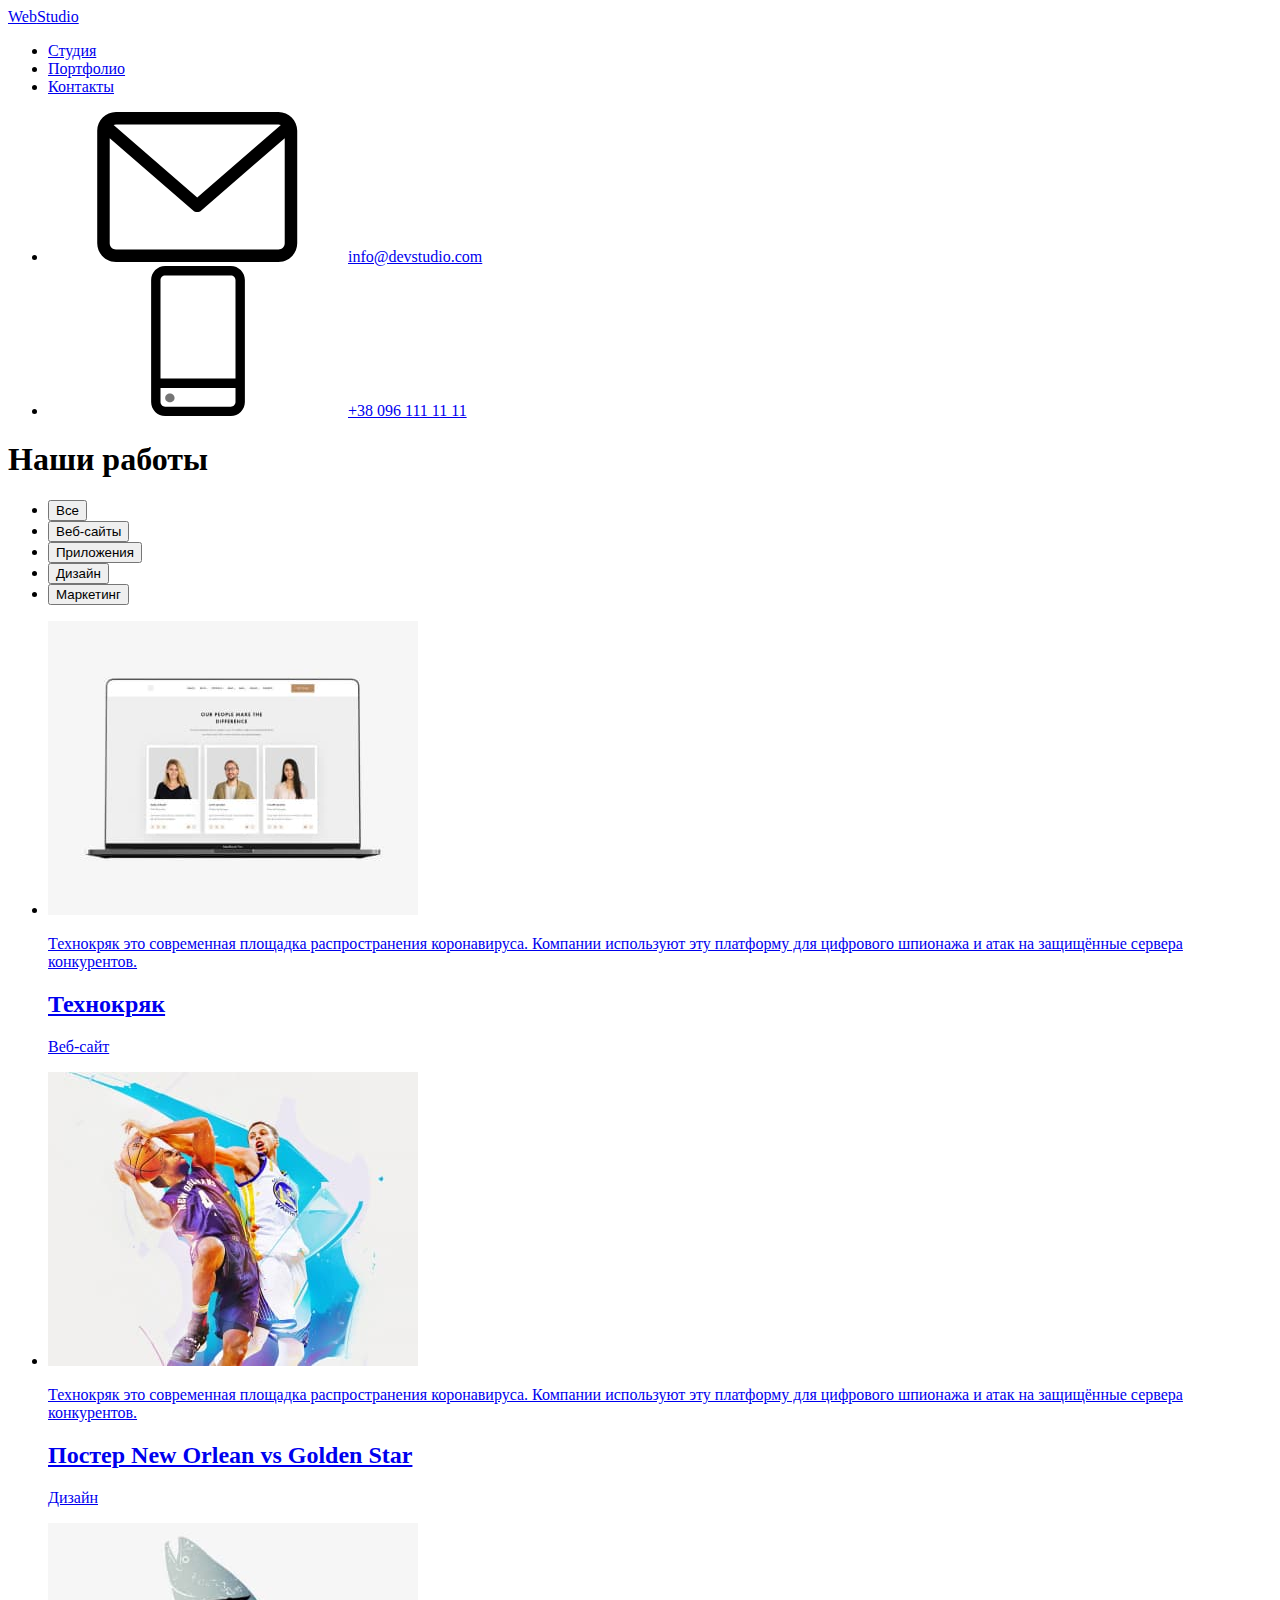
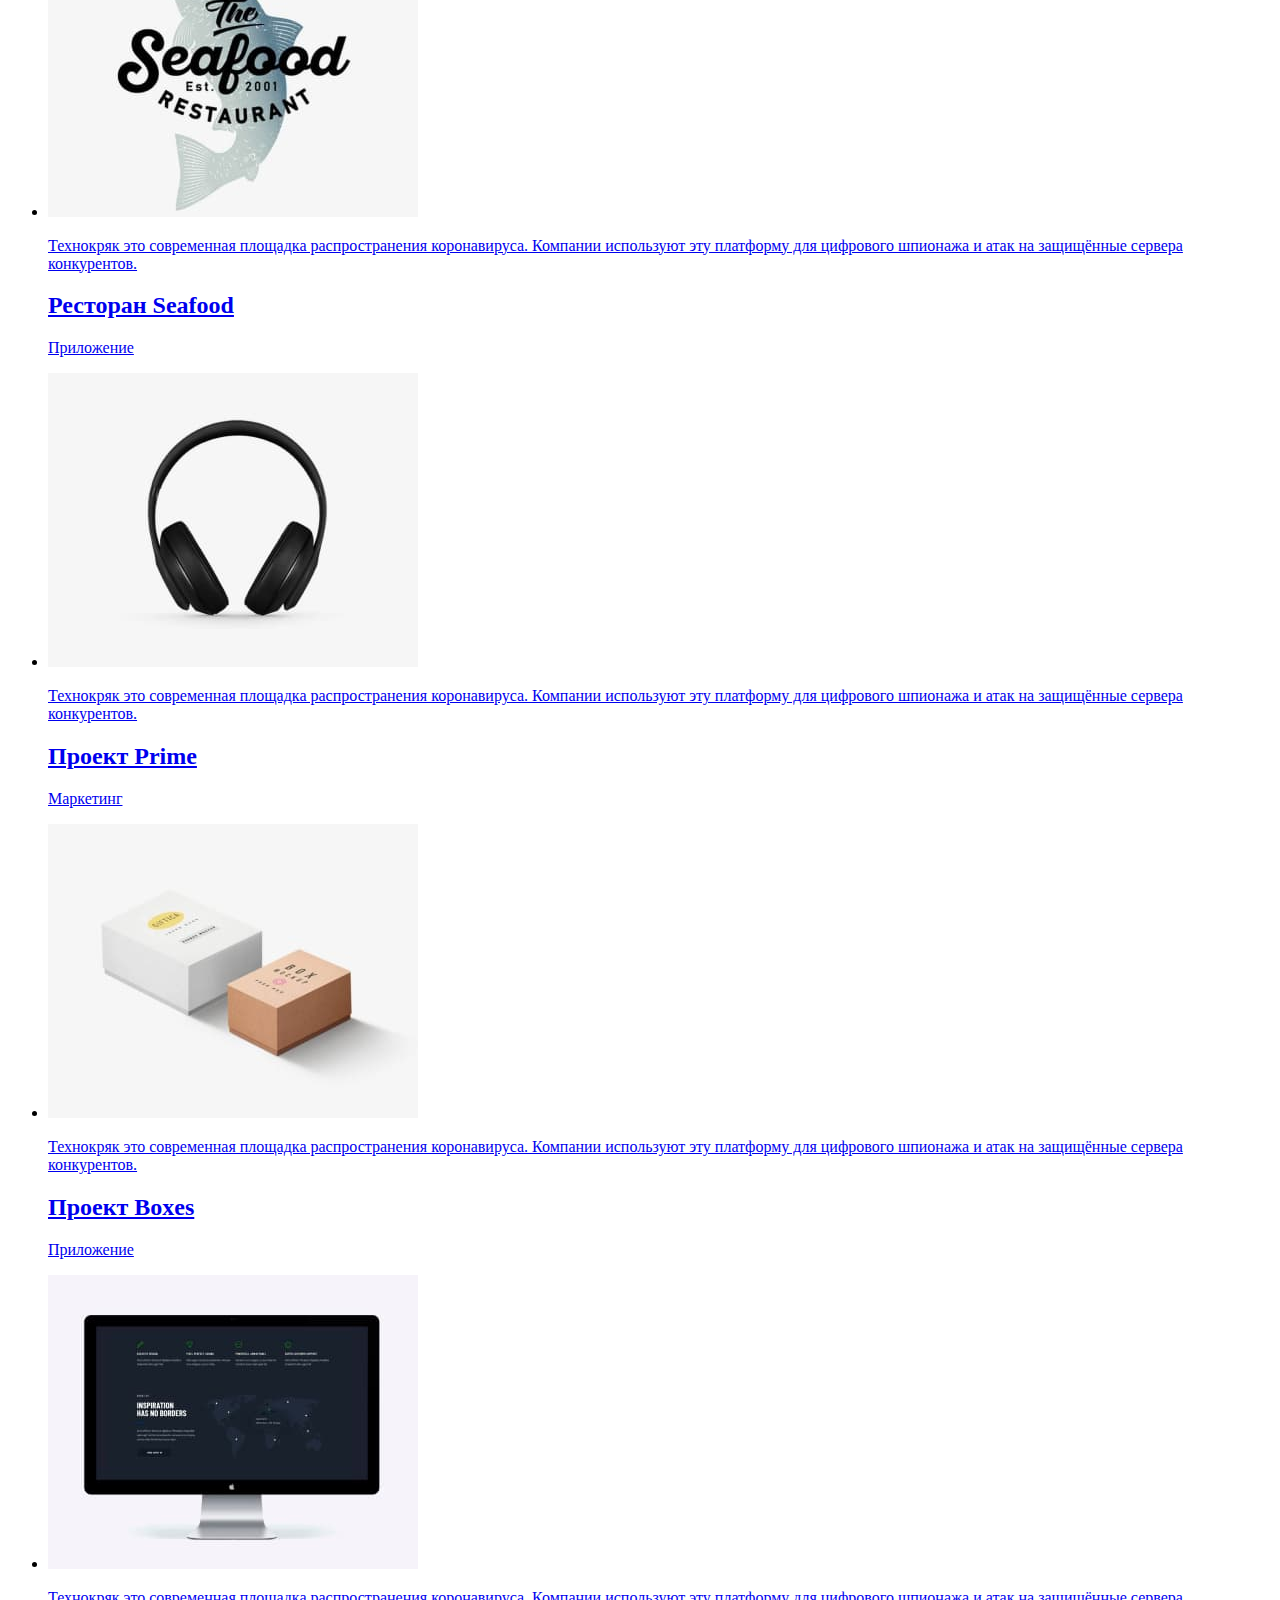
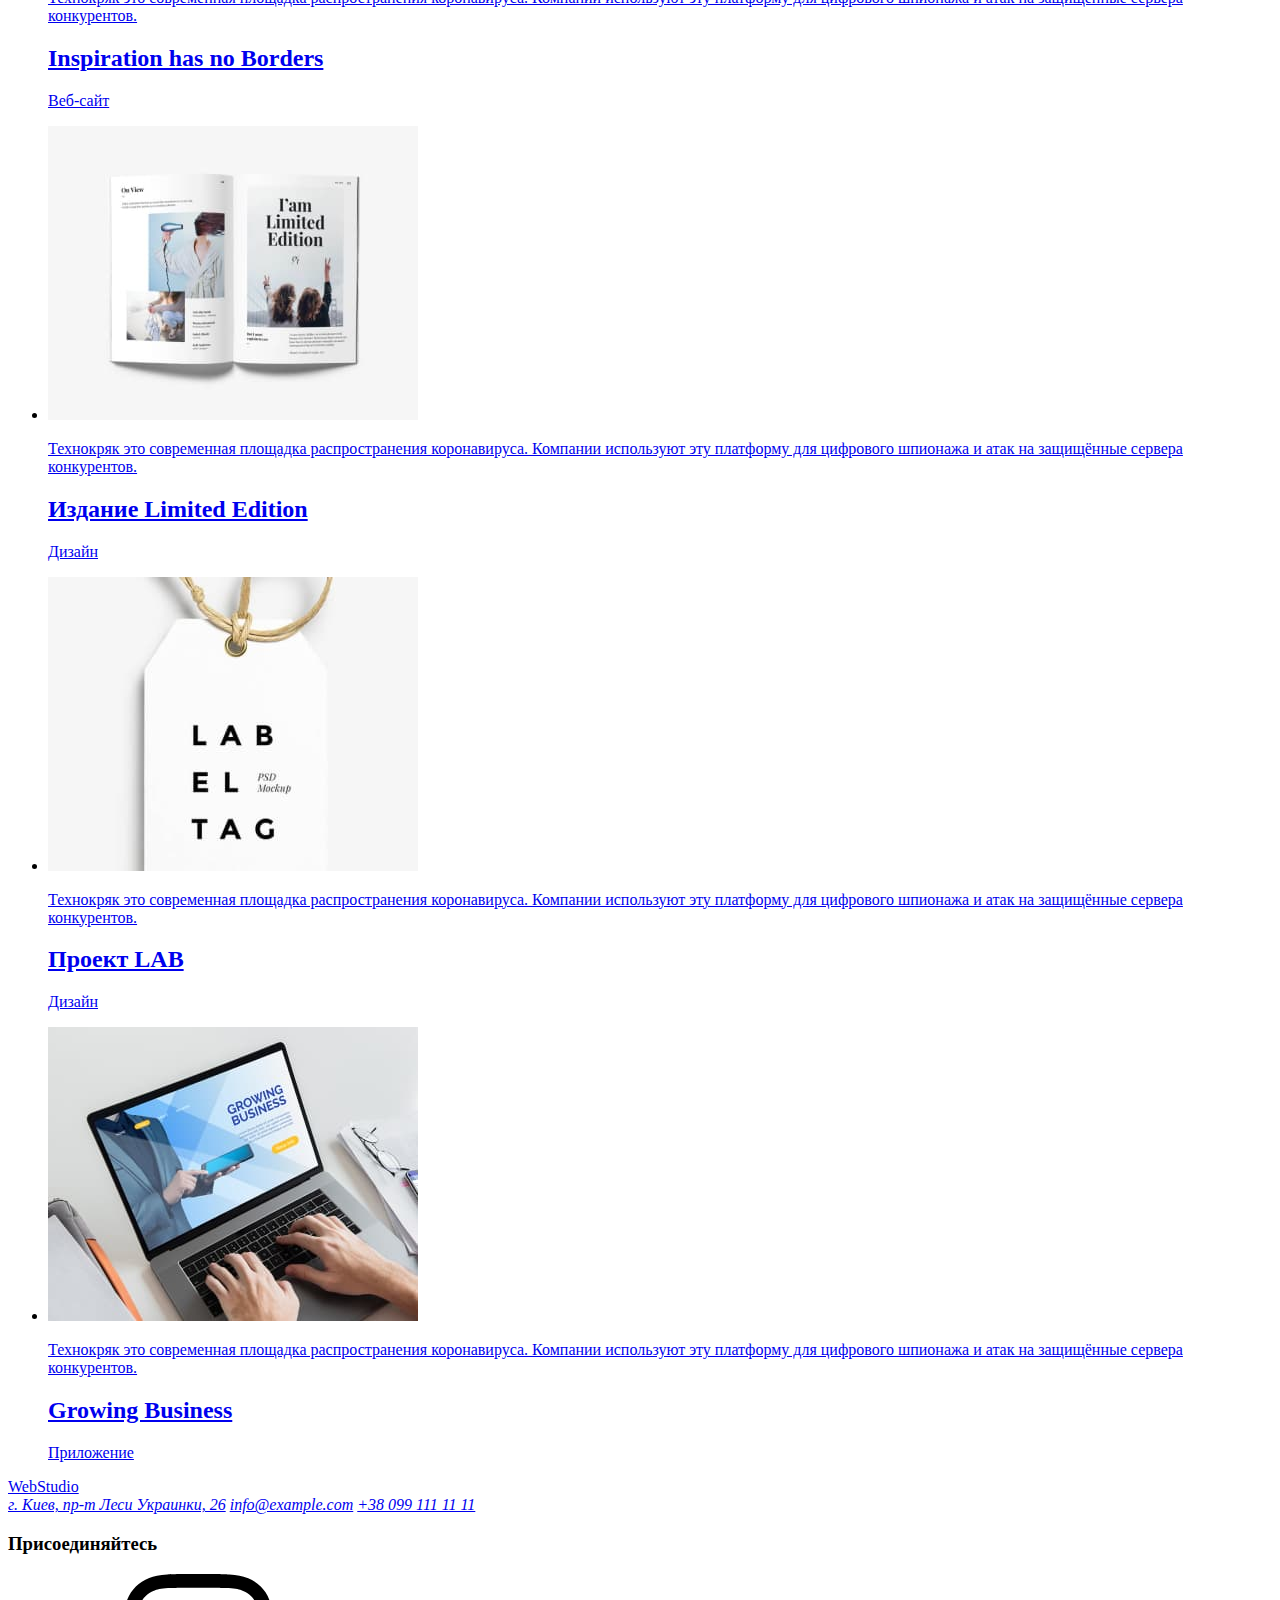
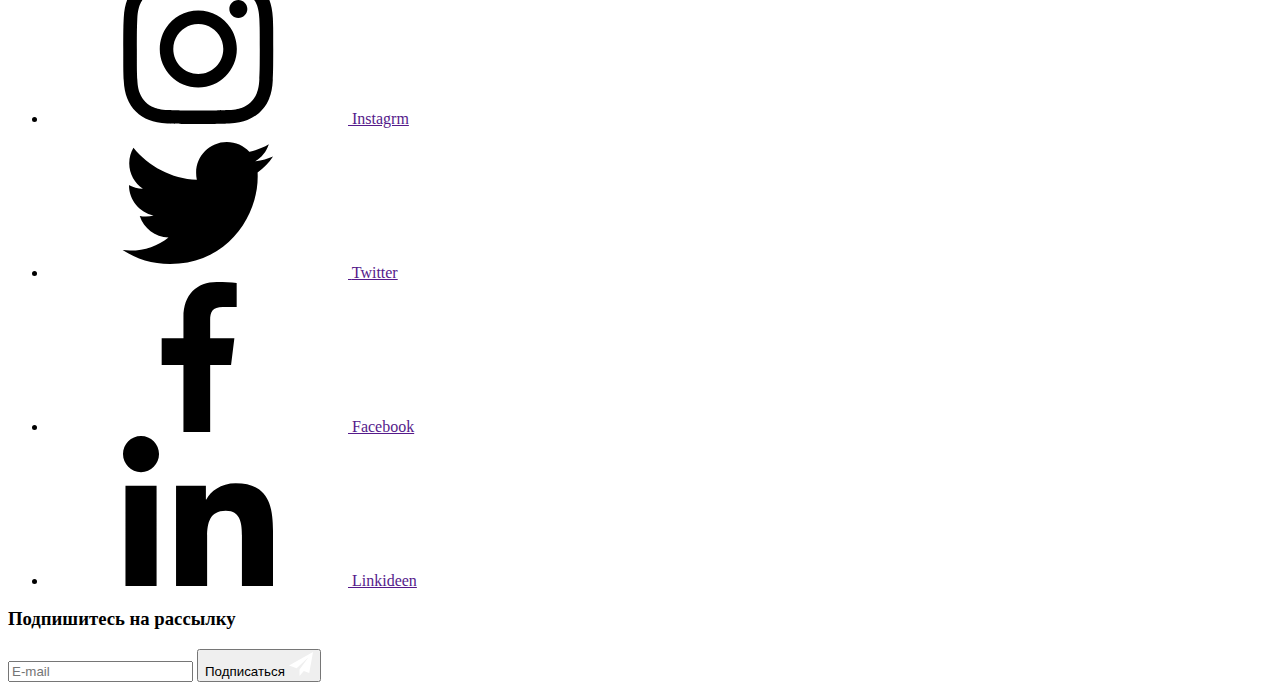
==== commit cdafe00f: "Added sass" ====
--- a/portfolio.html
+++ b/portfolio.html
@@ -8,7 +8,7 @@
     <link rel="preconnect" href="https://fonts.gstatic.com">
     <link href="https://fonts.googleapis.com/css2?family=Raleway:wght@700&family=Roboto:wght@400;500;700;900&display=swap"
         rel="stylesheet">
-    <link rel="stylesheet" href="./css/style.css">
+    <link rel="stylesheet" href="./css/main.min.css">
 </head>
 <body>
     <header class="header">
--- a/css/main.min.css
+++ b/css/main.min.css
@@ -0,0 +1 @@
+/* No CSS *//*# sourceMappingURL=main.min.css.map */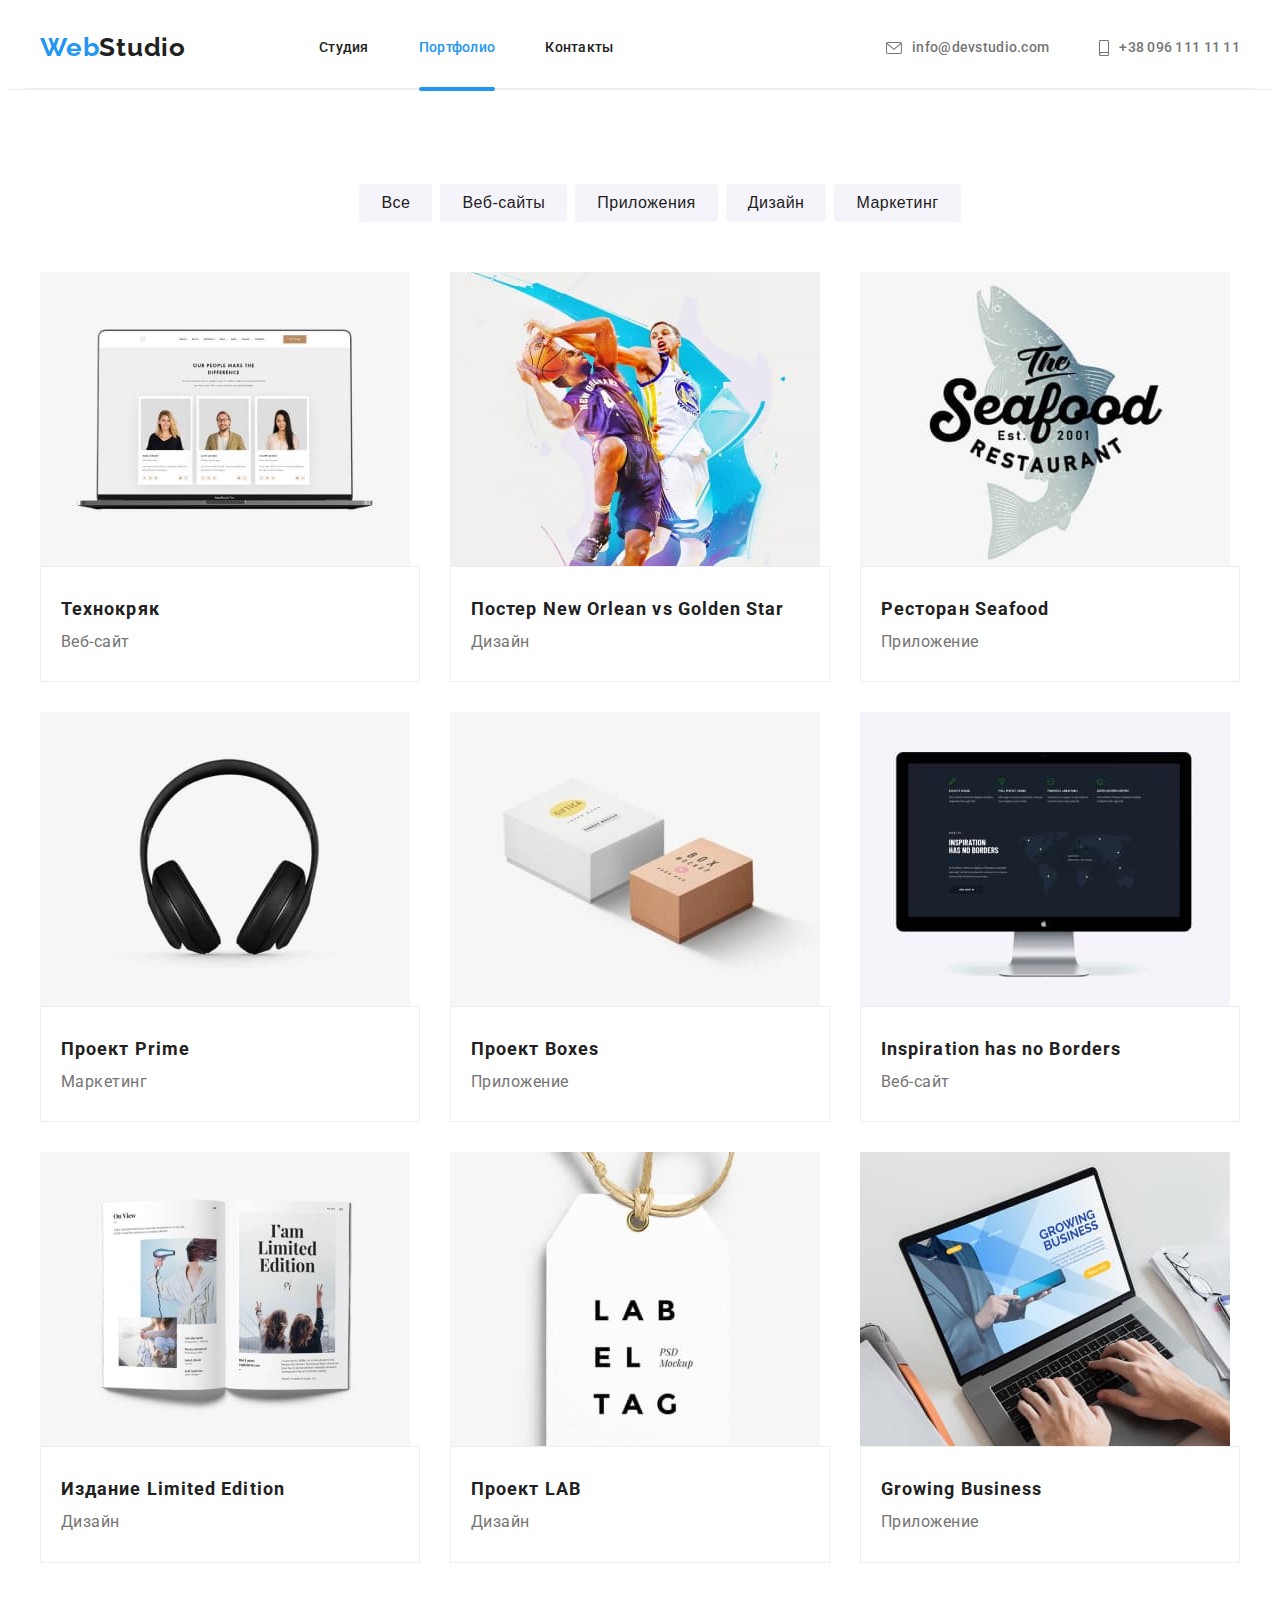
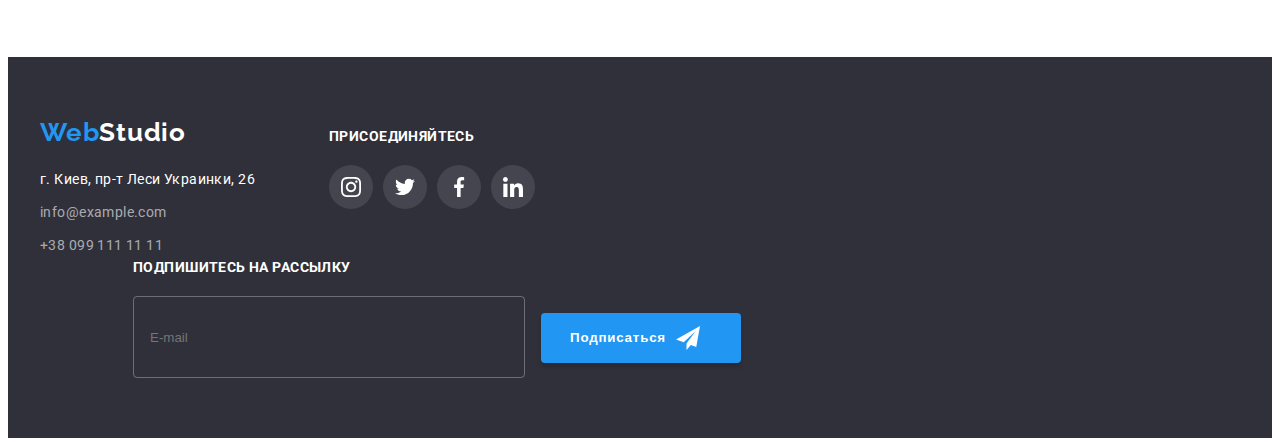
==== commit 24c9f3f6: "Added finished files of prodject" ====
--- a/portfolio.html
+++ b/portfolio.html
@@ -4,7 +4,9 @@
     <meta charset="UTF-8">
     <meta name="viewport" content="width=device-width, initial-scale=1.0">
     <title>Portfolio</title>
-    <link rel="stylesheet" href="./css/modern-normalize.css">
+    <link rel="stylesheet" href="https://cdnjs.cloudflare.com/ajax/libs/modern-normalize/1.0.0/modern-normalize.min.css"
+        integrity="sha512-ISS7cAi1PEhQ8jnbJpJZMd29NlhNj4AWYyLOSp2CE/CsHxTCu+r+t0D2yoJudVrd0/8fTVPUVDzY5Tvli75u/g=="
+        crossorigin="anonymous">
     <link rel="preconnect" href="https://fonts.gstatic.com">
     <link href="https://fonts.googleapis.com/css2?family=Raleway:wght@700&family=Roboto:wght@400;500;700;900&display=swap"
         rel="stylesheet">
--- a/css/main.min.css
+++ b/css/main.min.css
@@ -1 +1,2 @@
-/* No CSS *//*# sourceMappingURL=main.min.css.map */+:root{--primary-text-color: #212121;--text-title-color: #757575;--link-hover-color: #2196f3;--second-text-color: #ffffff;--border-color: #eeeeee;--btn-lb-color: #2196f3;--icon-color: #afb1b8;--icon-second-color: #ffffff;--card-list-color: #ffffff;--icon-bg-color: rgba(255, 255, 255, 0.1);--background-color: #f5f4fa;--footer-bg-color: #2f303a;--footer-link-color: rgba(255, 255, 255, 0.6);--main-font-family: 'Roboto', sans-serif;--logo-font-family: 'Raleway', sans-serif;--logo-font-size: 26px;--max-bold-font-weight: 900;--bold-font-weight: 700;--middle-font-weight: 500;--normal-font-weight: 400;--main-letter-spacing: 0.03em;--uppercase-text-transform: uppercase;--animation: 250ms cubic-bezier(0.4, 0, 0.2, 1)}body{background-color:#ffffff;font-family:var(--main-font-family)}ul{list-style:none}a{text-decoration:none}img{display:block}.visually-hidden{position:absolute;width:1px;height:1px;margin:-1px;border:0;padding:0;white-space:nowrap;-webkit-clip-path:inset(100%);clip-path:inset(100%);clip:rect(0 0 0 0);overflow:hidden}.container{width:1200px;padding-left:15px;padding-right:15px;margin-left:auto;margin-right:auto}.header{display:-webkit-box;display:-ms-flexbox;display:flex;-webkit-box-align:center;-ms-flex-align:center;align-items:center;border-bottom-width:1px;border-bottom-color:#ececec;border-bottom-style:solid}.site-nav__logo{color:var(--primary-text-color);font-family:var(--logo-font-family);font-weight:var(--bold-font-weight);font-size:var(--logo-font-size);line-height:1.2;letter-spacing:var(--main-letter-spacing)}.site-nav__logo-initial{color:var(--link-hover-color);font-family:var(--logo-font-family);font-weight:var(--bold-font-weight);font-size:var(--logo-font-size);line-height:1.2;letter-spacing:var(--main-letter-spacing)}.site-nav{display:-webkit-box;display:-ms-flexbox;display:flex;-webkit-box-align:center;-ms-flex-align:center;align-items:center}.site-nav--list{margin-top:0;margin-bottom:0;margin-left:93px}.site-nav__item:not(:last-child){margin-right:50px}.site-nav__link{position:relative;display:block;padding-top:32px;padding-bottom:32px;color:var(--primary-text-color);font-weight:var(--middle-font-weight);font-size:14px;line-height:1.1;letter-spacing:0.02em;-webkit-transition:var(--animation);transition:var(--animation)}.site-nav__link:hover,.site-nav__link:focus{color:var(--link-hover-color)}.site-nav__link--current{color:var(--link-hover-color)}.site-nav__link--current::after{content:'';position:absolute;bottom:-3px;left:0;width:100%;height:4px;border-radius:2px;background-color:var(--link-hover-color);opacity:0}.site-nav__link--current::after{opacity:1}.contacts{display:-webkit-box;display:-ms-flexbox;display:flex;-webkit-box-align:center;-ms-flex-align:center;align-items:center;margin-left:auto;margin-top:0;margin-bottom:0}.contacts__item:last-child{margin-left:50px}.contacts__link{display:-webkit-inline-box;display:-ms-inline-flexbox;display:inline-flex;-webkit-box-align:center;-ms-flex-align:center;align-items:center;padding-top:32px;padding-bottom:32px;color:var(--text-title-color);font-weight:var(--middle-font-weight);font-size:14px;line-height:1.1;letter-spacing:0.02em;-webkit-transition:var(--animation);transition:var(--animation)}.contacts__link:hover,.contacts__link:focus{color:var(--link-hover-color)}.contacts__icon-envelop{width:16px;height:12px;margin-right:10px;fill:currentColor}.contacts__icon-smartphone{width:10px;height:16px;margin-right:10px;fill:currentColor}.section-hero{background-color:#c4c4c4;text-align:center;max-width:1600px;min-height:600px;margin-left:auto;margin-right:auto;padding-top:200px;background-image:-webkit-gradient(linear, left top, right top, from(rgba(47,48,58,0.4)), to(rgba(47,48,58,0.4))),url(../images/fonhero.jpg);background-image:linear-gradient(to right, rgba(47,48,58,0.4), rgba(47,48,58,0.4)),url(../images/fonhero.jpg);background-repeat:no-repeat;background-position:center;background-size:cover}.section-hero__title{padding-bottom:30px;color:var(--second-text-color);font-weight:var(--max-bold-font-weight);font-size:44px;line-height:1.4;letter-spacing:0.06em;text-align:center;text-transform:var(--uppercase-text-transform)}.btn{min-width:200px;min-height:50px;padding:10px 32px;border-radius:4px;border:none;cursor:pointer;color:var(--second-text-color);font-weight:var(--bold-font-weight);font-size:16px;line-height:1.9;letter-spacing:0.06em;background-color:var(--btn-lb-color);-webkit-transition:var(--animation);transition:var(--animation)}.btn:hover,.btn:focus{-webkit-box-shadow:0px 4px 4px rgba(0,0,0,0.15);box-shadow:0px 4px 4px rgba(0,0,0,0.15)}.specialites{padding-top:94px;padding-bottom:94px}.specialites__list{display:-webkit-box;display:-ms-flexbox;display:flex;padding:0;margin:0}.specialites__item:not(:last-child){margin-right:30px}.specialites__item{min-width:270px}.specialites__box{display:-webkit-box;display:-ms-flexbox;display:flex;-webkit-box-align:center;-ms-flex-align:center;align-items:center;-webkit-box-pack:center;-ms-flex-pack:center;justify-content:center;width:270px;height:120px;background-color:var(--background-color)}.specialites__icon{width:70px;height:70px}.specialites__title{margin-top:30px;margin-bottom:10px;color:var(--primary-text-color);font-weight:var(--bold-font-weight);font-size:14px;line-height:1.1;letter-spacing:var(--main-letter-spacing);text-transform:var(--uppercase-text-transform)}.specialites__text{color:var(--text-title-color);font-weight:var --normal-font-weight;font-size:14px;line-height:1.7;letter-spacing:var(--main-letter-spacing)}.work{padding-bottom:94px}.work__title{padding-bottom:50px;color:var(--primary-text-color);font-weight:var(--bold-font-weight);font-size:36px;line-height:1.17;text-align:center;letter-spacing:var(--main-letter-spacing)}.work__list{display:-webkit-box;display:-ms-flexbox;display:flex;padding:0;margin:0}.work__item:not(:last-child){margin-right:30px}.work__thumb{position:relative}.work__discrition{position:absolute;bottom:0;margin:0;padding-top:27px;padding-bottom:27px;width:100%;font-weight:var(--bold-font-weight);font-size:14px;line-height:1.14;text-align:center;letter-spacing:var(--main-letter-spacing);text-transform:var(--uppercase-text-transform);color:var(--second-text-color);background-color:rgba(47,48,58,0.8)}.team{background-color:var(--background-color);padding-top:94px;padding-bottom:94px}.team__title{margin:0;color:var(--primary-text-color);font-weight:var(--bold-font-weight);font-size:36px;line-height:1.7;text-align:center;letter-spacing:var(--main-letter-spacing)}.team__list{display:-webkit-box;display:-ms-flexbox;display:flex;margin:0;padding:0}.team__item:not(:last-child){margin-right:30px}.team__item{background-color:var(--second-text-color);-webkit-box-shadow:0px 1px 3px rgba(0,0,0,0.12),0px 1px 1px rgba(0,0,0,0.14),0px 2px 1px rgba(0,0,0,0.2);box-shadow:0px 1px 3px rgba(0,0,0,0.12),0px 1px 1px rgba(0,0,0,0.14),0px 2px 1px rgba(0,0,0,0.2);border-radius:0px 0px 4px 4px}.team__name{margin-top:30px;margin-bottom:10px;text-align:center;color:var(--primary-text-color);font-weight:var(--middle-font-weight);font-size:16px;line-height:1.2;letter-spacing:var(--main-letter-spacing)}.team__position{margin-top:0;margin-bottom:16px;text-align:center;color:var(--text-title-color);font-weight:var(--normal-font-weight);font-size:16px;line-height:1.2;letter-spacing:var(--main-letter-spacing)}.social{display:-webkit-box;display:-ms-flexbox;display:flex;padding:0;-webkit-box-pack:justify;-ms-flex-pack:justify;justify-content:space-between;margin-left:32px;margin-right:32px;margin-bottom:30px}.social__link{display:-webkit-box;display:-ms-flexbox;display:flex;-webkit-box-pack:center;-ms-flex-pack:center;justify-content:center;-webkit-box-align:center;-ms-flex-align:center;align-items:center;height:44px;width:44px;fill:var(--icon-color);border-radius:50%;-webkit-transition:var(--animation);transition:var(--animation)}.social__link:hover,.social__link:focus{color:var(--link-hover-color);background-color:var(--link-hover-color);fill:var(--second-text-color)}.social__icon{width:20px;height:20px;text-align:center}.customers__title{margin:0;padding-top:94px;padding-bottom:50px;text-align:center;font-weight:var(--bold-font-weight);font-size:36px;line-height:1.17;letter-spacing:var(--main-letter-spacing)}.customers__list{display:-webkit-box;display:-ms-flexbox;display:flex;margin:0;padding-left:0;padding-bottom:94px;-webkit-box-pack:justify;-ms-flex-pack:justify;justify-content:space-between}.customers__link{display:-webkit-box;display:-ms-flexbox;display:flex;-webkit-box-pack:center;-ms-flex-pack:center;justify-content:center;-webkit-box-align:center;-ms-flex-align:center;align-items:center;width:170px;height:90px;border:1px solid var(--icon-color);border-radius:4px;fill:var(--icon-color);-webkit-transition:var(--animation);transition:var(--animation)}.customers__link:hover,.customers__link:focus{color:var(--link-hover-color);border-color:currentColor;fill:currentColor}.footer{display:-webkit-box;display:-ms-flexbox;display:flex;-webkit-box-orient:horizontal;-webkit-box-direction:normal;-ms-flex-direction:row;flex-direction:row;background-color:var(--footer-bg-color);padding-top:60px;padding-bottom:60px}.footer-address{display:-webkit-inline-box;display:-ms-inline-flexbox;display:inline-flex;-webkit-box-orient:vertical;-webkit-box-direction:normal;-ms-flex-direction:column;flex-direction:column}.footer-address__logo{display:block}.footer-address__logo-initial{color:var(--link-hover-color);font-family:var(--logo-font-family);font-weight:var(--bold-font-weight);font-size:26px;line-height:1.2;letter-spacing:var(--main-letter-spacing)}.footer-address__logo-second{color:var(--second-text-color);font-family:var(--logo-font-family);font-weight:var(--bold-font-weight);font-size:26px;line-height:1.2;letter-spacing:var(--main-letter-spacing)}.address{display:-webkit-box;display:-ms-flexbox;display:flex;-webkit-box-orient:vertical;-webkit-box-direction:normal;-ms-flex-direction:column;flex-direction:column}.address{margin-top:20px}.address__contac,.address__connection{display:block}.address__contac,.address__connection{color:var(--footer-link-color);font-weight:var(--normal-font-weight);font-style:initial;font-size:14px;line-height:1.7;letter-spacing:var(--main-letter-spacing);-webkit-transition:var(--animation);transition:var(--animation)}.address__contac{color:var(--second-text-color)}.address__contac:hover,.address__contac:focus{color:var(--link-hover-color)}.address__connection{margin-top:9px}.address__connection:hover,.address__connection:focus{color:var(--link-hover-color)}.footer-link{display:-webkit-inline-box;display:-ms-inline-flexbox;display:inline-flex;-webkit-box-orient:vertical;-webkit-box-direction:normal;-ms-flex-direction:column;flex-direction:column;margin-left:70px}.footer-link__title{margin:0;padding-bottom:20px;font-family:'Roboto', sans-serif;font-weight:var(--bold-font-weight);font-size:14px;line-height:1.14;letter-spacing:var(--main-letter-spacing);text-transform:var(--uppercase-text-transform);color:var(--second-text-color)}.footer-link__list{display:-webkit-box;display:-ms-flexbox;display:flex;-webkit-box-pack:justify;-ms-flex-pack:justify;justify-content:space-between;margin:0;padding-left:0}.footer-link__item:not(:last-child){margin-right:10px}.footer-link__ref{display:-webkit-box;display:-ms-flexbox;display:flex;-webkit-box-pack:center;-ms-flex-pack:center;justify-content:center;-webkit-box-align:center;-ms-flex-align:center;align-items:center;height:44px;width:44px;background-color:var(--icon-bg-color);border-radius:50%;fill:var(--icon-second-color);-webkit-transition:var(--animation);transition:var(--animation)}.footer-link__ref:hover,.footer-link__ref:focus{background-color:var(--link-hover-color)}.footer-link__icon{width:20px;height:20px;text-align:center}.footer-invite{display:-webkit-inline-box;display:-ms-inline-flexbox;display:inline-flex;-webkit-box-orient:vertical;-webkit-box-direction:normal;-ms-flex-direction:column;flex-direction:column;margin-left:93px}.footer-invite__title{margin:0;padding-bottom:20px;font-family:var(--main-font-family);font-weight:var(--bold-font-weight);font-size:14px;line-height:1.14;letter-spacing:var(--main-letter-spacing);text-transform:var(--uppercase-text-transform);color:var(--second-text-color)}.footer-invite__mail{padding:15px 16px;width:358px;height:50px;border:1px solid rgba(255,255,255,0.3);background-color:inherit;border-radius:4px}.footer-invite__mail:focus{color:var(--second-text-color)}.footer-invite__btn{display:-webkit-inline-box;display:-ms-inline-flexbox;display:inline-flex;-webkit-box-align:center;-ms-flex-align:center;align-items:center;margin-left:12px;padding-left:29px;width:200px;height:50px;border-radius:4px;border:none;cursor:pointer;font-weight:var(--bold-font-weight);line-height:1.875;letter-spacing:0.06em;color:var(--second-text-color);background-color:var(--btn-lb-color);-webkit-box-shadow:0px 4px 4px rgba(0,0,0,0.15);box-shadow:0px 4px 4px rgba(0,0,0,0.15);-webkit-transition:var(--animation);transition:var(--animation)}.footer-invite__icon{margin-left:10px}.backdrop{position:fixed;top:0;left:0;width:100%;height:100%;background-color:rgba(0,0,0,0.2);visibility:visible;opacity:1;-webkit-transition:500ms opacity linear;transition:500ms opacity linear}.backdrop--hidden{visibility:hidden;opacity:0;pointer-events:none}.backdrop--hidden .modal{-webkit-transform:translate(-50%, -50%);transform:translate(-50%, -50%)}.modal{position:absolute;padding:40px;top:50%;left:50%;-webkit-transform:translate(-50%, -50%);transform:translate(-50%, -50%);min-height:581px;min-width:528px;background-color:var(--second-text-color);-webkit-box-shadow:0px 1px 3px rgba(0,0,0,0.12),0px 1px 1px rgba(0,0,0,0.14),0px 2px 1px rgba(0,0,0,0.2);box-shadow:0px 1px 3px rgba(0,0,0,0.12),0px 1px 1px rgba(0,0,0,0.14),0px 2px 1px rgba(0,0,0,0.2);border-radius:4px}.modal__btn{position:absolute;top:8px;right:8px;cursor:pointer;width:30px;height:30px;text-align:center;background-color:var(--second-text-color);border:1px solid rgba(0,0,0,0.1);border-radius:50%;-webkit-box-sizing:border-box;box-sizing:border-box;-webkit-transition:var(--animation);transition:var(--animation)}.modal__btn:hover,.modal__btn:focus{fill:var(--link-hover-color)}.form{margin-left:auto;margin-right:auto}.form__title{margin:0;font-family:inherit;font-weight:var(--bold-font-weight);font-size:20px;line-height:1.15;text-align:center;letter-spacing:var(--main-letter-spacing);color:var(--primary-text-color)}.form__field{display:-webkit-box;display:-ms-flexbox;display:flex;-webkit-box-orient:vertical;-webkit-box-direction:normal;-ms-flex-direction:column;flex-direction:column;margin-top:10px}.form__field:hover .form__input,.form__field:hover .form__textarea{border-color:var(--link-hover-color);cursor:pointer}.form__field:focus-within .form__input,.form__field:focus-within .form__textarea{border-color:var(--link-hover-color);outline:none;cursor:text}.form__field:focus-within .form__icon,.form__field:hover .form__icon{fill:var(--link-hover-color)}.form__label{display:-webkit-box;display:-ms-flexbox;display:flex;-webkit-box-orient:vertical;-webkit-box-direction:normal;-ms-flex-direction:column;flex-direction:column;margin-bottom:4px;font-family:inherit;font-size:12px;letter-spacing:0.01em;color:var(--text-title-color)}.form__wrapper{position:relative}.form__input{width:100%;height:40px;padding:11px;padding-left:42px;border:1px solid rgba(33,33,33,0.2);border-radius:4px;outline:none;font-family:inherit;font-size:14px;-webkit-transition:var(--animation);transition:var(--animation)}.form__icon{position:absolute;top:50%;left:12px;-webkit-transform:translateY(-50%);transform:translateY(-50%);-webkit-transition:var(--animation);transition:var(--animation)}.form__textarea{resize:none;width:100%;height:120px;padding:12px 16px;font-family:inherit;font-size:14px;line-height:16px;letter-spacing:0.01em;border:1px solid rgba(33,33,33,0.2);border-radius:4px;outline:none;color:rgba(117,117,117,0.5);-webkit-transition:var(--animation);transition:var(--animation)}.checkbox{margin-top:20px;margin-left:16px;font-family:inherit;font-size:14px;letter-spacing:var(--main-letter-spacing);color:var(--text-title-color)}.checkbox__label{position:relative;display:-webkit-box;display:-ms-flexbox;display:flex;-webkit-box-align:center;-ms-flex-align:center;align-items:center;-webkit-box-pack:center;-ms-flex-pack:center;justify-content:center;margin-top:20px;overflow:hidden;width:100%;cursor:pointer}.checkbox__status{position:absolute;top:50%;-webkit-transform:translateY(-50%);transform:translateY(-50%);overflow:hidden}.checkbox__status:checked+.checkbox__icon{border:none}.checkbox__status:checked+.checkbox__icon .checkbox__use{display:block}.checkbox__icon{border:2px solid var(--primary-text-color);border-radius:2px;cursor:pointer;-webkit-transition:-webkit-transform 250ms cubic-bezier(0.4, 0, 0.2, 1);transition:-webkit-transform 250ms cubic-bezier(0.4, 0, 0.2, 1);transition:transform 250ms cubic-bezier(0.4, 0, 0.2, 1);transition:transform 250ms cubic-bezier(0.4, 0, 0.2, 1), -webkit-transform 250ms cubic-bezier(0.4, 0, 0.2, 1)}.checkbox__use{display:none}.checkbox__text{margin-top:2px;margin-left:7px}.checkbox-btn{display:block;margin-left:auto;margin-right:auto;margin-top:30px;width:200px;height:50px;border-radius:4px;border:none;cursor:pointer;font-weight:var(--bold-font-weight);line-height:1.875;letter-spacing:0.06em;color:var(--second-text-color);background-color:var(--btn-lb-color);-webkit-box-shadow:0px 4px 4px rgba(0,0,0,0.15);box-shadow:0px 4px 4px rgba(0,0,0,0.15);-webkit-transition:var(--animation);transition:var(--animation)}.checkbox-btn:hover{background-color:var(--btn-lb-color)}.example{padding-top:94px;padding-bottom:94px}.filter-list{display:-webkit-box;display:-ms-flexbox;display:flex;-webkit-box-pack:center;-ms-flex-pack:center;justify-content:center;margin-top:0;margin-bottom:50px}.filter-list__item:not(:last-child){margin-right:8px}.filter-list__btn{padding:6px 22px;border:none;border-radius:4px;cursor:pointer;color:var(--primary-text-color);font-weight:var(--normal-font-weight);font-size:16px;line-height:1.6;letter-spacing:var(--main-letter-spacing);background-color:var(--background-color);-webkit-transition:var(--animation);transition:var(--animation)}.filter-list__btn:hover,.filter-list__btn:focus{color:var(--second-text-color);background-color:var(--btn-lb-color);-webkit-box-shadow:0px 3px 1px rgba(0,0,0,0.1),0px 1px 2px rgba(0,0,0,0.08),0px 2px 2px rgba(0,0,0,0.12);box-shadow:0px 3px 1px rgba(0,0,0,0.1),0px 1px 2px rgba(0,0,0,0.08),0px 2px 2px rgba(0,0,0,0.12)}.card-list{display:-webkit-box;display:-ms-flexbox;display:flex;-ms-flex-wrap:wrap;flex-wrap:wrap;margin:0;padding:0}.card-list__item{margin-right:30px;margin-bottom:30px;width:calc((100% - 60px) / 3);background:var(--card-list-color)}.card-list__item:hover,.card-list__item:focus{-webkit-box-shadow:0px 1px 1px rgba(0,0,0,0.12),0px 4px 4px rgba(0,0,0,0.06),1px 4px 6px rgba(0,0,0,0.16);box-shadow:0px 1px 1px rgba(0,0,0,0.12),0px 4px 4px rgba(0,0,0,0.06),1px 4px 6px rgba(0,0,0,0.16)}.card-list__item:nth-child(3n){margin-right:0px}.card-list__item:nth-last-child(-n+3){margin-bottom:0px}.card-list__thumb{position:relative;overflow:hidden}.card-list__thumb.card-list__thumb:hover .card-list__text{-webkit-transform:translateY(0);transform:translateY(0)}.card-list__text{position:absolute;top:0;left:0;width:100%;height:100%;-webkit-transform:translateY(100%);transform:translateY(100%);-webkit-transition:-webkit-transform 250ms cubic-bezier(0.4, 0, 0.2, 1);transition:-webkit-transform 250ms cubic-bezier(0.4, 0, 0.2, 1);transition:transform 250ms cubic-bezier(0.4, 0, 0.2, 1);transition:transform 250ms cubic-bezier(0.4, 0, 0.2, 1), -webkit-transform 250ms cubic-bezier(0.4, 0, 0.2, 1);margin:0;padding:63px 24px;font-weight:var(--normal-font-weight);font-size:18px;line-height:1.56;letter-spacing:var(--main-letter-spacing);color:var(--second-text-color);background-color:rgba(33,150,243,0.9)}.description{background:var(--second-text-color);border:1px solid var(--border-color);-webkit-box-sizing:border-box;box-sizing:border-box;padding:24px 20px}.description__item{margin-top:0;margin-bottom:0;color:var(--primary-text-color);font-weight:var(--bold-font-weight);font-size:18px;line-height:2;letter-spacing:0.06em}.description__text{margin-top:0;margin-bottom:0;color:var(--text-title-color);font-weight:var(--normal-font-weight);font-size:16px;line-height:1.9;letter-spacing:var(--main-letter-spacing)}
+/*# sourceMappingURL=main.min.css.map */